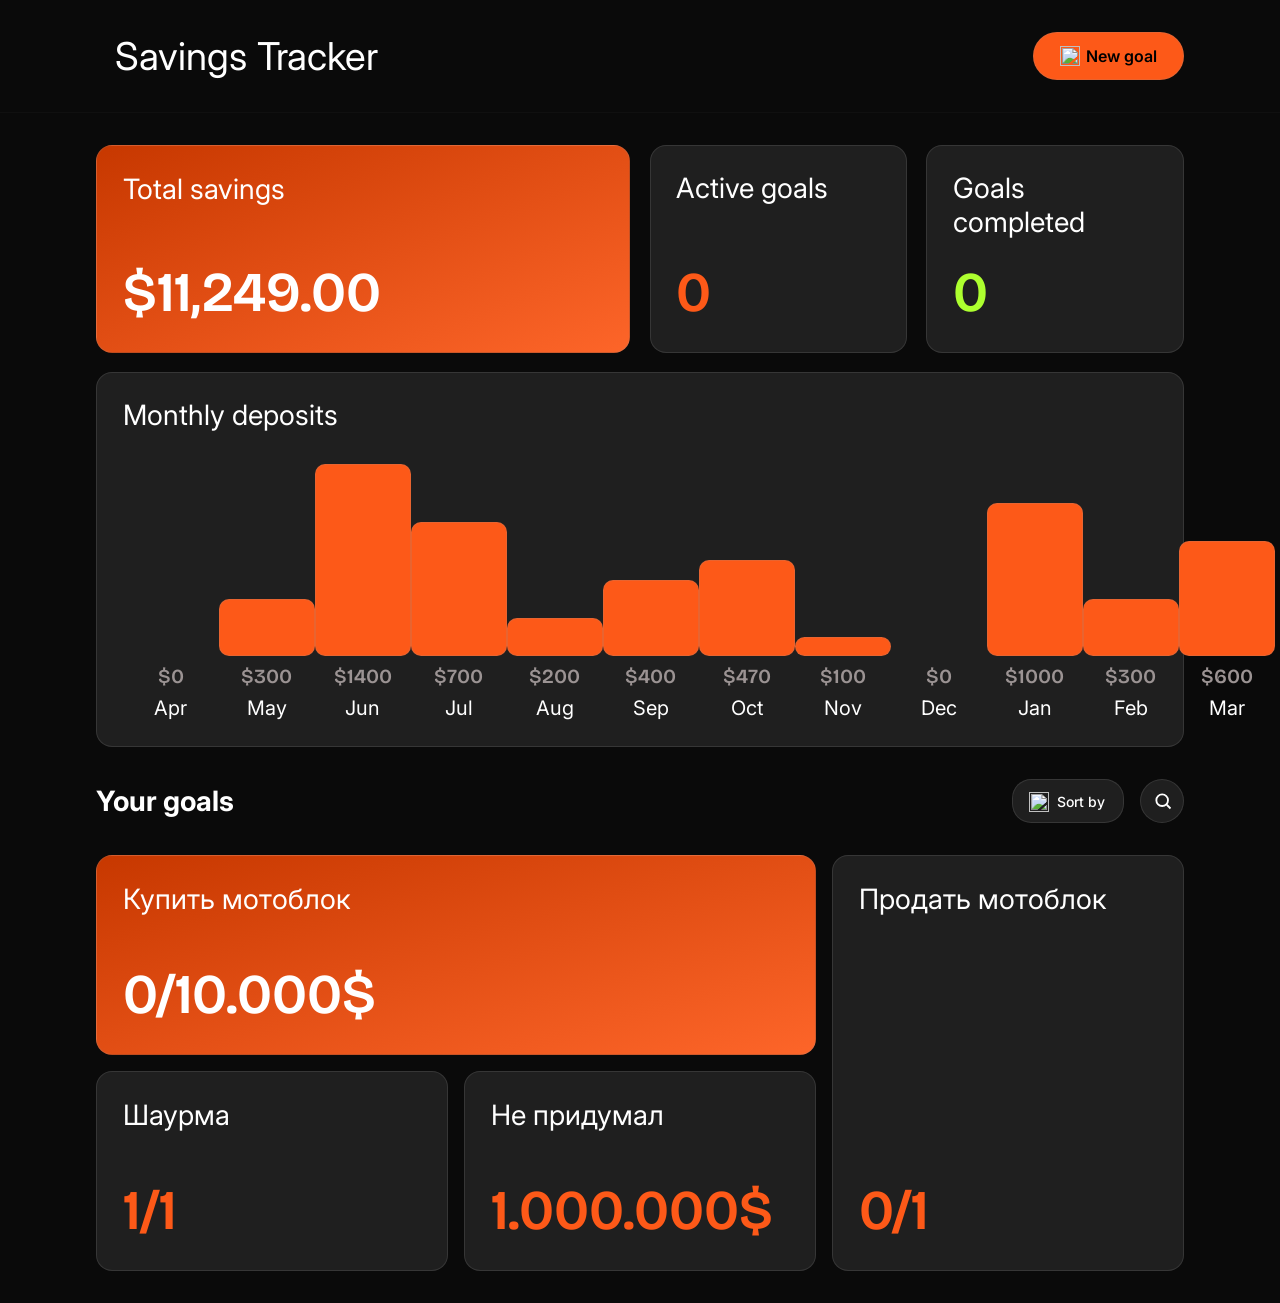
==== index.html @ 45e63097 "refactor: -colors.css + css colors root var" ====
<!DOCTYPE html>
<html lang="en">
<head>
    <meta charset="UTF-8">
    <meta name="viewport" content="width=device-width, initial-scale=1.0">
    <title>Savings Tracker</title>
    <link rel="stylesheet" href="style.css">
</head>
<body>
    <header>
        <a href="/" class="header_link">
            <img src="/images/logo-small.svg" alt="">
            <h1>Savings Tracker</h1>       
        </a>
        <button type="button" class="btn_primary" id="newGoalBtn">
            <img class="icon" src="./images/icon-plus.svg">
            <span>New goal</span>
        </button>
    </header>

    <main>
        <section class="user_statistics">
            <div class="stat_card">
                    <span>Total savings</span>
                    <data value="0" id="total_savings_data" class="color-white">$11,249.00</data>
            </div>

            <div class="stat_card">
                <span>Active goals</span>
                <data value="0" id="active_goals_data">0</data>
            </div>
            <div class="stat_card">
                <span>Goals completed</span>
                <data value="0" id="goals_completed_data">0</data>
            </div>
            <div class="stat_card">

                <span>Monthly deposits</span>

                <div class="yearly_stats">
                    <div class="monthly_spendings">
                        <div class="progress_container">
                            <div class="monthly_spendings_progress_bar" id="monthly_vertical_bar"></div>
                        </div>
                        <data value="0">$0</data>
                        <span>Apr</span>
                    </div>


         <!-- ----------- test values-------------- -->
                    <div class="monthly_spendings">
                        <div class="progress_container">
                            <div class="monthly_spendings_progress_bar" id="monthly_vertical_bar" style = "border: 1px solid rgba(146, 146, 146, 0.2); height:30%; "></div>
                        </div>
                        <data value="0">$300</data>
                        <span>May</span>
                    </div>
                    <div class="monthly_spendings">
                        <div class="progress_container">
                            <div class="monthly_spendings_progress_bar" id="monthly_vertical_bar" style = "border: 1px solid rgba(146, 146, 146, 0.2); height:100%; "></div>
                        </div>
                        <data value="0">$1400</data>
                        <span>Jun</span>
                    </div>
                    <div class="monthly_spendings">
                        <div class="progress_container">
                            <div class="monthly_spendings_progress_bar" id="monthly_vertical_bar" style = "border: 1px solid rgba(146, 146, 146, 0.2); height:70%; "></div>
                        </div>
                        <data value="0">$700</data>
                        <span>Jul</span>
                    </div>
                    <div class="monthly_spendings">
                        <div class="progress_container">
                            <div class="monthly_spendings_progress_bar" id="monthly_vertical_bar" style = "border: 1px solid rgba(146, 146, 146, 0.2); height:20%; "></div>
                        </div>
                        <data value="0">$200</data>
                        <span>Aug</span>
                    </div>
                    <div class="monthly_spendings">
                        <div class="progress_container">
                            <div class="monthly_spendings_progress_bar" id="monthly_vertical_bar" style = "border: 1px solid rgba(146, 146, 146, 0.2); height:40%; "></div>
                        </div>
                        <data value="0">$400</data>
                        <span>Sep</span>
                    </div>



                    <div class="monthly_spendings">
                        <div class="progress_container">
                            <div style = "border: 1px solid rgba(146, 146, 146, 0.2); height:50%; " class="monthly_spendings_progress_bar" id="monthly_vertical_bar"></div>
                        </div>
                        <data value="0">$470</data>
                        <span>Oct</span>
                    </div>
                    <div class="monthly_spendings">
                        <div class="progress_container">
                            <div style = "border: 1px solid rgba(146, 146, 146, 0.2); height:10%; "class="monthly_spendings_progress_bar" id="monthly_vertical_bar"></div>
                        </div>
                        <data value="0">$100</data>
                        <span>Nov</span>
                    </div>
                    <div class="monthly_spendings">
                        <div class="progress_container">
                            <div class="monthly_spendings_progress_bar" id="monthly_vertical_bar"></div>
                        </div>
                        <data value="0">$0</data>
                        <span>Dec</span>
                    </div>
                    <div class="monthly_spendings">
                        <div class="progress_container">
                            <div style = "border: 1px solid rgba(146, 146, 146, 0.2); height:80%; " class="monthly_spendings_progress_bar" id="monthly_vertical_bar"></div>
                        </div>
                        <data value="0">$1000</data>
                        <span>Jan</span>
                    </div>
                    <div class="monthly_spendings">
                        <div class="progress_container">
                            <div style = "border: 1px solid rgba(146, 146, 146, 0.2); height:30%; " class="monthly_spendings_progress_bar" id="monthly_vertical_bar"></div>
                        </div>
                        <data value="0">$300</data>
                        <span>Feb</span>
                    </div>
                    <div class="monthly_spendings">
                        <div class="progress_container">
                            <div style = "border: 1px solid rgba(146, 146, 146, 0.2); height:60%; " class="monthly_spendings_progress_bar" id="monthly_vertical_bar"></div>
                        </div>
                        <data value="0">$600</data>
                        <span>Mar</span>



                    </div>
                </div>
                
            </div>
        </section>
        <div class="section_header">
                <h2>Your goals</h2>
                <div style="display: flex; position: relative;">
                    <div class="sort_btn">
                        <div class="sort_window">
                            <div class="sort_window_head">
                                <img class="icon" src="./images/icon-sort.svg" alt="">
                                <span>Sort by</span>
                            </div>
                            <div class="sort_list">
                                <label class="opt">
                                    <input type="radio" name="sort" value="name-asc">
                                    <span class="dot"></span> Name (A–Z)
                                </label>
                                <label class="opt">
                                    <input type="radio" name="sort" value="name-desc">
                                    <span class="dot"></span> Name (Z–A)
                                </label>
                                <label class="opt">
                                    <input type="radio" name="sort" value="new">
                                    <span class="dot"></span> Newest first
                                </label>
                                <label class="opt">
                                    <input type="radio" name="sort" value="old">
                                    <span class="dot"></span> Oldest first
                                </label>
                            </div>
                        </div>
                    </div>

                    <div class="search">
                        <div class="search_icon" aria-hidden="true">
                            <svg viewBox="0 0 24 24">
                                <circle cx="11" cy="11" r="7" />
                                <line x1="16.5" y1="16.5" x2="21" y2="21" />
                            </svg>
                        </div> 
                        <input 
                            type="text" 
                            class="search_input" 
                            id="searchInput" 
                            placeholder="Поиск..." 
                            autocomplete="off"
                            spellcheck="false"
                        />
                    </div>
                </div>
            </div>
        <section class="user_goals">
            
            
            <!-- --------- test values ----- -->
                <div class="stat_card">
                    <span>Купить мотоблок</span>
                    <data value="0" id="goals_completed_data" class="color-white">0/10.000$</data>
                </div>
                <div class="stat_card">
                    <span>Продать мотоблок</span>
                    <data value="0" id="active_goals_data">0/1</data>
                </div>
                <div class="stat_card">
                    <span>Шаурма</span>
                    <data value="0" id="active_goals_data">1/1</data>
                </div>
                <div class="stat_card">
                    <span>Не придумал</span>
                    <data value="0" id="active_goals_data">1.000.000$</data>
                </div>

        </section>

        <section class="new_goal_modal" id="newGoalModal">
            <div class="modal_content"> 
                <div class="section_header">
                    <h2>New goal</h2>
                    <button type="button" class="btn_close" id="closeNewGoalModal">
                        &times;
                    </button>
                </div>

                <form action="">
                    <div class="form_group">
                    <label for="goal-title">Goal Title *</label>
                    <input type="text" id="goal-title" required maxlength="100" 
                           placeholder="New Car">
                    <div class="error_message"></div>
                </div>

                <div class="form_group">
                    <label for="goal-target">Target Amount *</label>
                    <input type="number" id="goal-target" required min="0" step="0.1" 
                           placeholder="0.00">
                    <div class="error_message"></div>
                </div>

                <div class="form_group">
                    <label for="goal-current">Current Amount Saved</label>
                    <input type="number" id="goal-current" min="0" step="0.1" 
                           placeholder="0.00" value="0">
                </div>

                <div class="form_group">
                    <label for="goal-currency">Currency</label>
                    <select id="goal-currency">
                        <option value="USD">USD ($)</option>
                        <option value="EUR">EUR (€)</option>
                        <option value="GBP">GBP (£)</option>
                        <option value="RUB">RUB (₽)</option>
                        <option value="JPY">JPY (¥)</option>
                    </select>
                </div>

                <div class="form_group">
                    <label for="goal-deadline">Target Date</label>
                    <input type="date" id="goal-deadline">
                </div>

                <div class="form_group">
                    <label for="goal-category">Category</label>
                    <select id="goal-category">
                        <option value="general">General</option>
                        <option value="savings">Savings</option>
                        <option value="investment">Investment</option>
                        <option value="debt">Debt Repayment</option>
                        <option value="education">Education</option>
                        <option value="travel">Travel</option>
                        <option value="home">Home</option>
                        <option value="vehicle">Vehicle</option>
                        <option value="retirement">Retirement</option>
                        <option value="other">Other</option>
                    </select>
                </div>

                <div class="form_group">
                    <label for="goal-priority">Priority</label>
                    <select id="goal-priority">
                        <option value="high">High</option>
                        <option value="medium" selected>Medium</option>
                        <option value="low">Low</option>
                    </select>
                </div>

                <div class="form_group">
                    <label for="goal-description">Description</label>
                    <textarea id="goal-description" 
                              placeholder="Describe your goal and motivation..."></textarea>
                </div>
                </form>


                <button type="button" class="btn_primary">
                    <img src="./images/icon-plus.svg">
                    <span>Add goal</span>
                </button>
            </div>
        </section>
    </main>
    <script src="vanilla-tilt.min.js"></script>
    <script src="ui.js"></script>
    
</body>
</html>
---- style.css ----
@import url('https://fonts.googleapis.com/css2?family=Inter:ital,opsz,wght@0,14..32,100..900;1,14..32,100..900&display=swap');
@import url('https://fonts.googleapis.com/css2?family=Bricolage+Grotesque:opsz,wght@12..96,200..800&display=swap');

:root {
    --font-base: 1rem;
    
    --font-size-xs: clamp(0.75rem, 0.7rem + 0.25vw, 0.875rem);
    --font-size-sm: clamp(0.875rem, 0.8rem + 0.4vw, 1rem);
    --font-size-md: clamp(1rem, 0.9rem + 0.5vw, 1.25rem);
    --font-size-lg: clamp(1.25rem, 1.05rem + 1vw, 1.75rem);
    --font-size-xl: clamp(1.5rem, 1.2rem + 1.5vw, 2.5rem);
    --font-size-2xl: clamp(2rem, 1.5rem + 2.5vw, 3.5rem);
    --font-size-3xl: clamp(2.5rem, 1.8rem + 3.5vw, 4.5rem);

    --color-base: rgb(10, 10, 10);
    --accent-fade-color: linear-gradient(to bottom right, rgb(199, 56, 0), rgb(253, 101, 41));
    --secondary-fade-color: linear-gradient(to right, rgb(31, 31, 31), rgb(32, 30, 30));
    --secondary-color: rgba(31, 31, 31,1);
    --completed-color: greenyellow;
    --accent-color: rgb(253, 89, 24);
    --main-theme-text-color: white;
}
/* ----- global styles--- */
*{
    margin:0;
    padding: 0;
    box-sizing: border-box;
}
html {
  font-size: var(--font-base); 
}
button {
    border: none;
    background: none;
    padding: 0;
    margin: 0;
    cursor: pointer;
    outline: none;
    font: inherit;
    color: inherit;
}

a {
    color: inherit; 
    text-decoration: none; 
    cursor: pointer; 
}

data{
    font-family: "Bricolage Grotesque", sans-serif;
}

body{
    background-color: var(--color-base);
}

main{
    padding: 2rem 6rem;
}

header{
    justify-content: space-between;
    align-items: center;
    display: flex;
    border-bottom: 1px solid rgba(32, 30, 30, 0.3);
    padding: 2rem 6rem;
}

/* ----- header styles ---- */

.header_link{
    display: flex;
    align-items: center;
}
.header_link h1{
    font-family: "Inter", sans-serif;
    font-weight: 400;
    font-size: var(--font-size-xl);
    display: inline;
    color:var(--main-theme-text-color);
    margin-inline-start: 0.5em;
}

.btn_primary{
    display: flex;
    align-items: center;
    justify-content: center;
    cursor:pointer;
    padding: clamp(0.7rem, 1vw,1rem) clamp(0.7rem, 2vw,2rem);
    border-radius: 4rem;
    gap: clamp(0.2rem, 0.5vw, 0.5rem);
    font-weight: 600;
    font-family: "Inter", sans-serif;
    border: 1px solid rgba(146, 146, 146, 0.2);
    font-size: var(--font-size-sm);
    transition: all 0.3s ease;
    background-color: var(--accent-color);
}

.icon {
    width:20px;
    height: 20px;
    transition: transform 0.5s cubic-bezier(0.22, 1, 0.36, 1);
}
.btn_primary:hover{
    transform:scale(1.02);
}

/* ------ user statistics style ----- */
.user_statistics > :nth-child(1){
    grid-area: b1;
    background: var(--accent-fade-color);
    color:var(--main-theme-text-color);
}
.user_statistics > :nth-child(1) data{
    color: var(--main-theme-text-color);
}
.user_statistics > :nth-child(2){
    grid-area: b2;
}
.user_statistics > :nth-child(3){
    grid-area: b3;
   
}
.user_statistics > :nth-child(3) data{
    color: var(--completed-color);
}
.user_statistics > :nth-child(4){
    grid-area: b4;
}
.user_statistics{
    display: grid;
    gap:1.2rem;
    grid-template-columns: repeat(4, 1fr);   
    grid-template-areas: 
    "b1 b1 b2 b3"
    "b4 b4 b4 b4";
    grid-template-rows: clamp(10rem, 20vw, 13rem);
    margin-bottom: 2rem;
}

.stat_card{
    display: flex;
    flex-direction: column;
    justify-content: space-between;
    border-radius: 1rem;
    border: 1px solid rgba(146, 146, 146, 0.2);
    padding: clamp(1rem, 2vw, 2rem);
    background: var(--secondary-color);
}

.stat_card span{
    color: var(--main-theme-text-color);
    font-family: "Inter", sans-serif;
    font-size: var(--font-size-lg);
}
.stat_card > data {
    font-size: var(--font-size-2xl);
    font-weight: 600;
    color: var(--accent-color);
}

/* -------------- monthly stats --------  */

.yearly_stats{
    margin-top:2rem;
    display: flex;
    justify-content: space-between;
}
.monthly_spendings{
    display: flex;
    flex-direction: column;
    align-items: center;
    gap: 0.5rem;
}
.monthly_spendings > data {
    font-size: var(--font-size-md);
    font-weight: 600;
    color: rgb(155, 147, 147);
}
.monthly_spendings > span{
    font-size:var(--font-size-md);
}
.progress_container{
    width:clamp(2rem, 10vw, 6rem);
    height:clamp(7rem, 15vw,12.5rem);
    display: flex;
    align-items: flex-end;
}
.monthly_spendings_progress_bar{
    width:100%;
    background-color: var(--accent-color);
    border-radius: 10px;
}

/* ------section header ----- */
.section_header{
    display: flex;
    justify-content: space-between;
    align-items: center;
}

.section_header h2{
    font-size: var(--font-size-lg);
    color: var(--main-theme-text-color);
    font-family: "Inter", sans-serif;
}


/* ---------- search bar ----------  */
.search_icon {
    /* flex-shrink: 0; */
    width: 20px;
    height: 20px;
    display: flex;
    align-items: center;
    justify-content: center;
    color: var(--main-theme-text-color);
    pointer-events: none;
    margin: 0;
}

.search_icon svg {
    width: 20px;
    height: 20px;
    fill: none;
    stroke: currentColor;
    stroke-width: 2.2;
    display: block;
}


.search{
    display: inline-flex; 
    align-items: center;
    cursor: pointer;
    overflow: hidden;

    border: 1px solid rgba(146, 146, 146, 0.2);
    background-color: var(--secondary-color);
    backdrop-filter: blur(0px);
    
    width: clamp(44px, 2.5vw, 5rem);
    height: clamp(44px, 2.5vw, 5rem);
    border-radius: 4rem;
    
    padding: 0 12px;
    gap:0.5rem;
    margin-inline-start: 1rem;

    transition: width 0.4s cubic-bezier(0.22, 1, 0.36, 1),
        border-radius 0.3s ease,
        backdrop-filter 0.5s ease,
        background-color 0.5s ease-in,
        background-color 0.7s ease-out;
}

.search_input{
    background: transparent;
    border: none;
    outline: none;
    width: 0;
    opacity: 0;
    transition:
        width 0.6s ease-in, 
        width 0.2s ease-out,
        opacity 0.5s ease-in;
}

.search.expanded{
    width: clamp(8rem, 15vw, 20rem) !important;
    cursor: default;
    background-color: rgba(31,31,31,0.52);
    backdrop-filter: blur(20px);
} 

.expanded input{
    width: 100%;
    opacity: 1;
} 
.pressed{
    animation: Press 0.3s cubic-bezier(0.34, 1.56, 0.64, 1) forwards;
}
@keyframes Press {
    0% { 
        transform: scale(1) translateY(0); 
    }
    25% { 
        transform: scale(0.92) translateY(4px);  /* Лёгкое движение вниз */
    }
    50% { 
        transform: scale(0.97) translateY(0); 
    }
    65% { 
        transform: scale(1.03) translateY(-6px); /* Подпрыгивание вверх */
    }
    80% { 
        transform: scale(0.99) translateY(0); 
    }
    100% { 
        transform: scale(1) translateY(0); 
    }
}

/* --------------- sort by list ----------- */

.sort_btn {
    position: relative;
}

.sort_window {
    top:0;
    right: 0;
    position: absolute;
    font-family: "Inter", sans-serif;
    background-color: var(--secondary-color);

    backdrop-filter: blur(0px);
    cursor: pointer;
    border-radius: 1.2rem;
    border: 1px solid rgba(146, 146, 146, 0.2);

    transition: 
        width 0.5s cubic-bezier(0.22, 1, 0.36, 1),
        height 0.5s cubic-bezier(0.22, 1, 0.36, 1),
        border-radius 0.3s ease,
        backdrop-filter 0.5s ease,
        background-color 0.5s ease-in,
        background-color 0.7s ease-out;
    overflow: hidden;
    height: clamp(44px, 2.5vw, 5rem);
    width: clamp(44px, 3rem + 7vw, 7rem);

}

.sort_window.open {
    width: clamp(12rem, 26vw,13.75rem); 
    height: clamp(13rem, 26vw,13.75rem);
    background-color: rgba(31,31,31,0.52);
    backdrop-filter: blur(20px);
    cursor: default;
}

.sort_window_head {
    display: flex;
    align-items: center;
    justify-content: flex-end;
    gap: clamp(0.2rem, 0.7vw,0.5rem);
    padding: 0.75rem clamp(0.75rem, 8px + 1vw, 1.125rem); 
    font-size: var(--font-size-xs);
    font-weight: 500;
    color:var(--main-theme-text-color);
    white-space: nowrap;
}

.open .icon {
    transform: rotate(180deg);
}

.sort_list {
    padding: 0 1.25rem;
    opacity: 0;
    transform: translateY(-8px);
    transition: all 0.35s cubic-bezier(0.22, 1, 0.36, 1);
    pointer-events: none;
}

.open .sort_list {
    opacity: 1;
    transform: translateY(0);
    pointer-events: all;
    transition-delay: 0.15s;
}

.opt {
    display: flex;
    align-items: center;
    gap: 10px;
    padding: 10px 0;
    cursor: pointer;
    font-size: var(--font-size-xs);
    color:var(--main-theme-text-color);
}

.opt:hover { 
    opacity: 0.6; 
}
.opt input {
    display: none; 
}

.dot {
    width: 1.2rem; 
    height: 1.2rem;
    border-radius: 50%;
    border: 2px solid rgba(155,147,147,0.2);
    transition: all 0.3s;
}

.opt input:checked + .dot {
    border-color: var(--accent-color);
    background: var(--accent-color);
    box-shadow: inset 0 0 0 3px rgba(31,31,31,0.72);
}

/* -----------user goals --------- */
.user_goals{
    margin-top: 2rem;
    width:100%;
    display: grid;
    grid-template-columns: repeat(3, 1fr);
    grid-template-rows: 200px 200px;
    gap: 1rem;
    grid-template-areas: 
        "bu1 bu1 bu2"
        "bu3 bu4 bu2";
}
.user_goals > :nth-child(1){
    grid-area: bu1;
    background: var(--accent-fade-color);
}
.user_goals > :nth-child(1) data{
    color: var(--main-theme-text-color);
}
.user_goals > :nth-child(2){
    grid-area: bu2;
}
.user_goals > :nth-child(3){
    grid-area: bu3;
}
.user_goals > :nth-child(4){
    grid-area: bu4;
}











/* --------- new goal modal window ------------ */
.new_goal_modal{
    backdrop-filter: blur(4px);
    -webkit-backdrop-filter: blur(4px);
    position: fixed;
    z-index: 1000;
    inset:0;
    width: 100%;
    height: 100%;
    justify-content: center;
    align-items: center;
    /* js-changed classes */
    display: none;
    opacity: 0;
    /* transition: opacity 1s ease; */
}

.active{
    display: flex;
    opacity: 1;
}

.modal_content{
    width: clamp(300px, 40vw, 600px);
    padding: 1rem 2rem ;
    border-radius: 1.2rem;
    animation: fadeIn 0.4s forwards;
    background: var(--secondary-color);
}

@keyframes fadeIn {
    from{
        opacity: 0;
    }
    to{
        opacity: 1;
    }
}

.btn_close{
    padding: 0;
    cursor: pointer;
    color:white;
    font-size:1.5rem;
    font-weight: 600;
    width: 40px;
    height: 40px;
    display: flex;
    align-items: center;
    justify-content: center;
    border: 1px solid rgba(146, 146, 146, 0.2);
    border-radius: 50%;
    line-height: 1;
    background: var(--secondary-color);
}
.form_group{
    margin-block:20px;
}
.form_group label {
    display: block;
    margin-bottom: 5px;
    color:white;
    font-weight: 600;
    font-family: "Inter", sans-serif;
    font-size: var(--font-size-sm);
}
.form_group input,
.form_group select,
.form_group textarea {
    width: 100%;
    padding: 10px;
    border: 2px solid #ddd;
    border-radius: 6px;
    font-size: var(--font-size-sm);
    resize: none;
}





/* -------------- adaptive screen ---------- */
@media(max-width: 992px){
    .user_statistics{
        display: grid;
        gap:1.2rem;
        grid-template-columns: repeat(2, 1fr); 
        grid-template-rows: clamp(10rem, 20vw, 13rem) clamp(10rem, 20vw, 13rem);  
        grid-template-areas: 
        "b1 b1"
        "b2 b3"
        "b4 b4";
    }
    .yearly_stats :nth-child(n+7):nth-child(-n+12) {
        display: none;
    }
}
@media (max-width: 576px) 
{
    body{
        display: flex;
        align-items: center;
        flex-direction: column;
    }
    main{
        display: flex;
        flex-direction: column;
        align-items: center;
        width:80vw;
        padding: 2rem 0;
    }
    /* ------------ header styles --------- */
    header{
        display: flex;
        justify-content: space-between;
        padding: 0;
        width:80vw;
        margin-inline: auto;
        margin-block-start: 2rem;
        border:none;
        
    }
    .header_link > h1{
        display: none;
    }

    /* ------------------ section header------------------ */
    .section_header{
        width: 100%;
    }
    .search{
        margin:0;
    }
    .sort_window{
        width:44px;
        height:44px;
        border-radius: 50%;
    }
    .sort_window.open{
        border-radius: 1.2rem;
    }
    .sort_window_head > span{
        display: none;
    }
    /* ----------------- user_statistics ----------- */
    
    .user_statistics{
        /* display: flex;
        flex-direction: column;
        justify-content: center;
        align-items: center;
        width:100%; */

        display: grid;
        width:100%;
        gap:1.2rem;
        grid-template-columns: 1fr;
        grid-template-areas: 
        "b1"
        "b2"
        "b3"
        "b4";
        grid-template-rows: clamp(8rem, 20vw, 13rem) clamp(8rem, 20vw, 13rem) clamp(8rem, 20vw, 13rem);
    }


    .yearly_stats :nth-child(n+7):nth-child(-n+12) {
        display: none;
    }


    /* -----------new goal modal window */
    .modal_content .section_header{
        width:auto;
    }



    /* ------------- user goals -------------- */
    .user_goals{
        margin-top: 2rem;
        width:100%;
        display: grid;
        grid-template-columns: 1fr;
        grid-template-rows: 200px 200px 200px 200px;
        gap: 1rem;
        grid-template-areas: 
            "bu1"
            "bu2"
            "bu3" 
            "bu4";
    }
}
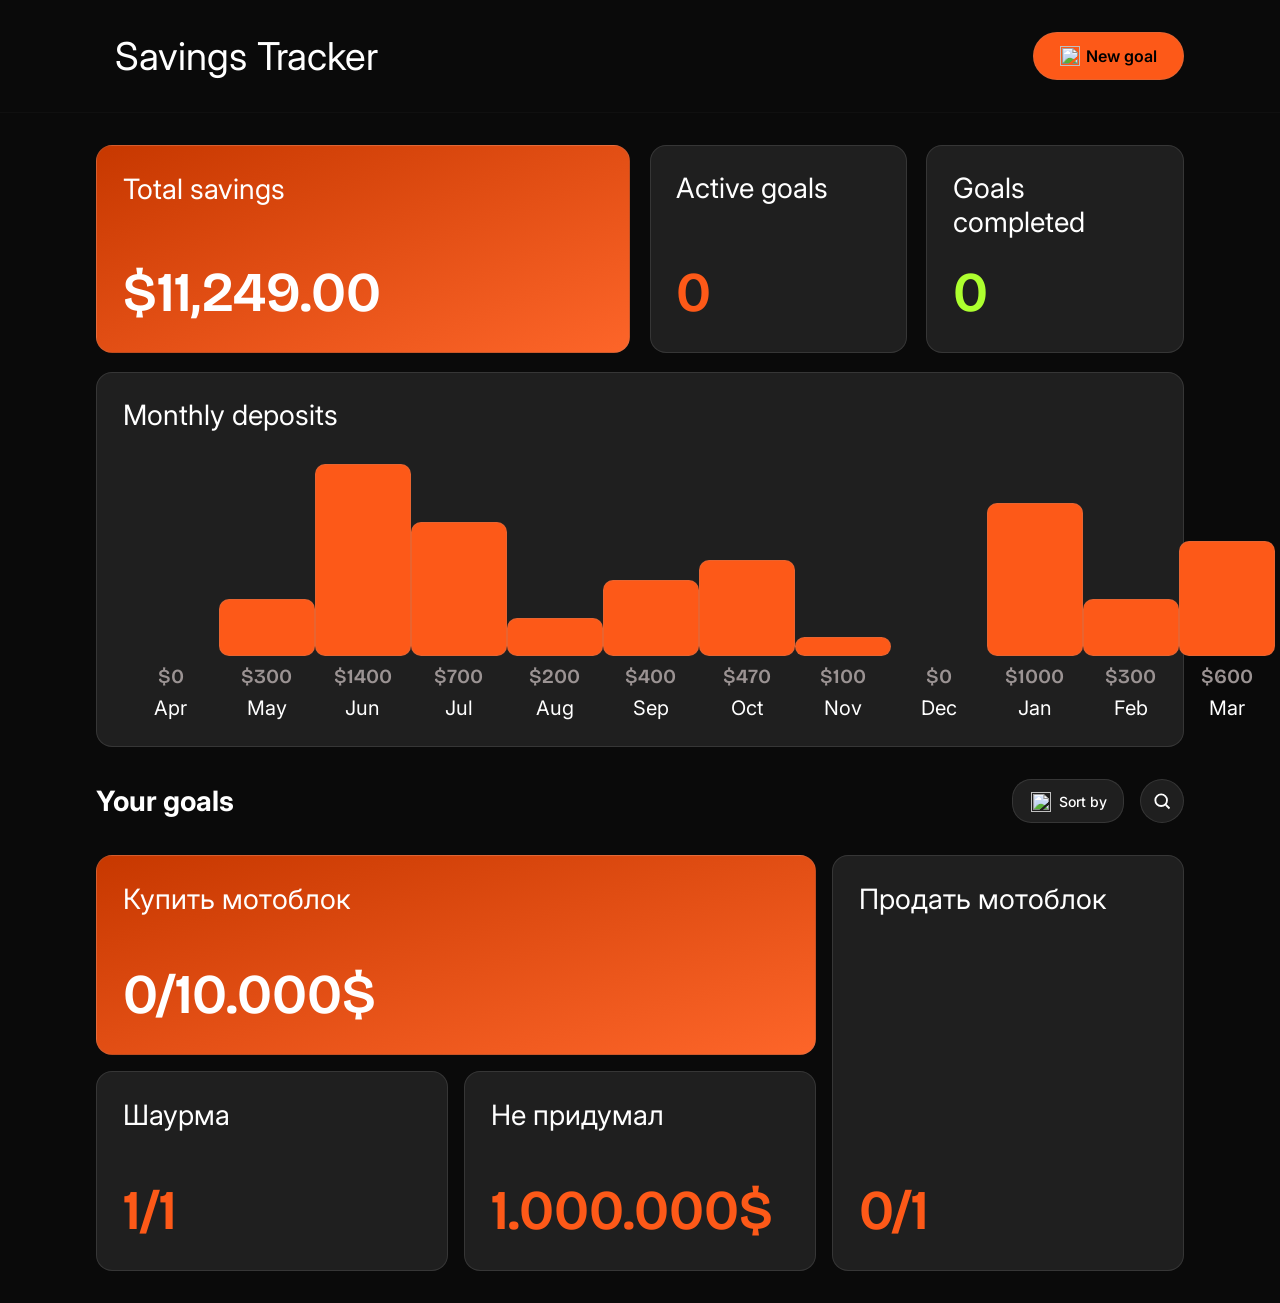
==== commit 89bd1bec: "feat: add new goal multi-step form" ====
--- a/index.html
+++ b/index.html
@@ -206,90 +206,60 @@
 
         </section>
 
-        <section class="new_goal_modal" id="newGoalModal">
-            <div class="modal_content"> 
-                <div class="section_header">
-                    <h2>New goal</h2>
-                    <button type="button" class="btn_close" id="closeNewGoalModal">
-                        &times;
-                    </button>
-                </div>
-
-                <form action="">
-                    <div class="form_group">
-                    <label for="goal-title">Goal Title *</label>
-                    <input type="text" id="goal-title" required maxlength="100" 
-                           placeholder="New Car">
-                    <div class="error_message"></div>
-                </div>
-
-                <div class="form_group">
-                    <label for="goal-target">Target Amount *</label>
-                    <input type="number" id="goal-target" required min="0" step="0.1" 
-                           placeholder="0.00">
-                    <div class="error_message"></div>
-                </div>
-
-                <div class="form_group">
-                    <label for="goal-current">Current Amount Saved</label>
-                    <input type="number" id="goal-current" min="0" step="0.1" 
-                           placeholder="0.00" value="0">
-                </div>
-
-                <div class="form_group">
-                    <label for="goal-currency">Currency</label>
-                    <select id="goal-currency">
-                        <option value="USD">USD ($)</option>
-                        <option value="EUR">EUR (€)</option>
-                        <option value="GBP">GBP (£)</option>
-                        <option value="RUB">RUB (₽)</option>
-                        <option value="JPY">JPY (¥)</option>
-                    </select>
-                </div>
-
-                <div class="form_group">
-                    <label for="goal-deadline">Target Date</label>
-                    <input type="date" id="goal-deadline">
-                </div>
-
-                <div class="form_group">
-                    <label for="goal-category">Category</label>
-                    <select id="goal-category">
-                        <option value="general">General</option>
-                        <option value="savings">Savings</option>
-                        <option value="investment">Investment</option>
-                        <option value="debt">Debt Repayment</option>
-                        <option value="education">Education</option>
-                        <option value="travel">Travel</option>
-                        <option value="home">Home</option>
-                        <option value="vehicle">Vehicle</option>
-                        <option value="retirement">Retirement</option>
-                        <option value="other">Other</option>
-                    </select>
-                </div>
-
-                <div class="form_group">
-                    <label for="goal-priority">Priority</label>
-                    <select id="goal-priority">
-                        <option value="high">High</option>
-                        <option value="medium" selected>Medium</option>
-                        <option value="low">Low</option>
-                    </select>
-                </div>
-
-                <div class="form_group">
-                    <label for="goal-description">Description</label>
-                    <textarea id="goal-description" 
-                              placeholder="Describe your goal and motivation..."></textarea>
-                </div>
-                </form>
-
-
-                <button type="button" class="btn_primary">
-                    <img src="./images/icon-plus.svg">
-                    <span>Add goal</span>
-                </button>
-            </div>
+        <section class="new_goal_modal">
+            <form action="" class="progress_form">
+                <h2>New goal</h2>
+                <div class="progress_form_container">
+                    <div class="progress_form_progress"></div>
+                    <ol>
+                        <li>Goal title</li>
+                        <li>Target amount</li>
+                        <li>Current amount</li>
+                    </ol>
+                </div>
+                <div class="form_steps_container">
+                    <div class="form_step">
+                        <div class="step_control">
+                            <label for="goal-title">Goal Title *</label>
+                            <input type="text" id="goal-title" required maxlength="100" autocomplete="off" placeholder="New Car">
+                        </div>
+                    
+                        <div class="step_control">
+                            <label for="goal-description">Description</label>
+                            <textarea id="goal-description" autocomplete="off" placeholder="Describe your goal and motivation..."></textarea>
+                        </div>
+                    </div>
+
+                    <div class="form_step">
+                        <div class="step_control">
+                            <label for="goal-target">Target Amount *</label>
+                            <input type="number" id="goal-target" required min="0" step="0.1"  placeholder="0.00" autocomplete="off">
+                        </div>
+
+                        <div class="step_control">
+                            <label for="goal-deadline">Target Date</label>
+                            <input type="date" id="goal-deadline">
+                        </div>
+                    
+                    </div>
+
+                    <div class="form_step">
+                        <div class="step_control">
+                            <label for="goal-current">Current Amount Saved</label>
+                            <input type="number" id="goal-current" min="0" step="0.1" 
+                                placeholder="0.00" value="0">
+
+                            <input type="range" id="goal-slider" min="0" max="100" step="0.1" value="0">
+                        </div>
+                    </div>
+
+                </div>
+                <div class="controls">
+                    <button type="button" class="btn_secondary" id="prevBtn">Prev</button>
+                    <button type="button" class="btn_secondary" id="nextBtn">Next</button>
+                    <button type="submit" class="btn_secondary" id="submitBtn">Submit</button>
+                </div>
+            </form>
         </section>
     </main>
     <script src="vanilla-tilt.min.js"></script>
--- a/style.css
+++ b/style.css
@@ -18,7 +18,13 @@
     --secondary-color: rgba(31, 31, 31,1);
     --completed-color: greenyellow;
     --accent-color: rgb(253, 89, 24);
+    --inactive-color: rgb(155, 147, 147);
     --main-theme-text-color: white;
+
+    --step-size: 2rem;
+    --progress-width: calc((var(--steps) - 1)/ var(--steps) * 100%);
+    --form-active-color: greenyellow;
+    --input-color: rgb(20,20,20);
 }
 /* ----- global styles--- */
 *{
@@ -39,7 +45,17 @@
     font: inherit;
     color: inherit;
 }
-
+input {
+  border: none;
+  outline: none;
+  background: none;
+  padding: 0;
+  margin: 0;
+  box-shadow: none;
+  -webkit-appearance: none;
+  -moz-appearance: none;
+  appearance: none;
+}
 a {
     color: inherit; 
     text-decoration: none; 
@@ -105,7 +121,233 @@
 .btn_primary:hover{
     transform:scale(1.02);
 }
-
+   /* -----------new goal modal window */
+.new_goal_modal{
+    font-family: "Inter", sans-serif;
+    backdrop-filter: blur(4px);
+    -webkit-backdrop-filter: blur(4px);
+    position: fixed;
+    z-index: 1000;
+    inset:0;
+    display: none;
+    justify-content: center;
+    align-items: center;
+    background: rgba(0,0,0,0.5);
+}
+.new_goal_modal.active{
+    display: flex;
+}
+.progress_form{
+    background-color: var(--secondary-color);
+    padding: 2rem;
+    border-radius: 1rem;
+    width: min(600px, 80%);
+}
+.progress_form h2{
+    font-size: var(--font-size-xl);
+    text-align: center;
+    margin-bottom: 1rem;
+    color: var(--main-theme-text-color);
+}
+.progress_form_container{
+    position: relative;
+}
+.progress_form_container::before{
+    content:'';
+    height: 0.25rem;
+    width:var(--progress-width);
+    background-color: var(--inactive-color);
+    position: absolute;
+    top: calc(var(--step-size)/2);
+    left:50%;
+    translate: -50% -50%;
+}
+.progress_form_container ol{
+    list-style-type: none;
+    display: flex;
+    justify-content: space-between;
+    align-items: flex-start;
+    counter-reset: step-number;
+    position: relative;
+    z-index: 3;
+}
+.progress_form_container li{
+    font-family: "Inter", sans-serif;
+    font-weight: 600;
+    display: flex;
+    align-items: center;
+    flex-direction: column;
+    gap: 0.5rem;
+    color: var(--inactive-color);
+    flex:1;
+    transition: 0.3s linear 0.3s;
+}
+.progress_form_container li:where(.done, .current){
+    color: var(--form-active-color);
+}
+.progress_form_container li.current::before{
+    background-color: var(--form-active-color);
+    box-shadow: 0 0 0 3px rgba(173, 255, 47, 0.45)
+}
+.progress_form_container li.done::before{
+    background-color: var(--form-active-color);
+    
+}
+.progress_form_container li::before{
+    display: flex;
+    align-items: center;
+    justify-content: center;
+
+    width: var(--step-size);
+    height: var(--step-size);
+    border-radius: 50%;
+    counter-increment: step-number;
+    content: counter(step-number);
+    
+    color: var(--secondary-color);
+    background-color:  var(--inactive-color);
+
+    transition: 0.3s linear 0.3s;
+}
+.progress_form_progress{
+    content:'';
+    height: 0.25rem;
+    width: var(--progress-width);
+    background-color: var(--form-active-color);
+    position: absolute;
+    top: calc(var(--step-size)/2);
+    left:50%;
+    transform: scaleX(0);
+    translate: -50% -50%;
+    transform-origin: left;
+    transition: all 0.3s ease;
+}
+.controls{
+    display: flex;
+    justify-content: space-between;
+    align-items: center;
+    gap: 1rem;
+}
+.controls button{
+    flex:1;
+}
+
+.btn_secondary{
+    color: var(--main-theme-text-color);
+    padding: 0.5rem 1rem;
+    font-weight: 600;
+    background-color: var(--secondary-color);
+    border: 2px solid var(--form-active-color);
+
+    border-radius: 1rem;
+    font-size: var(--font-size-sm);
+
+    transition: all 0.3s ease;
+}
+.btn_secondary:hover{
+    background-color: var(--form-active-color);
+    color: var(--secondary-color);
+}
+.btn_secondary:focus-visible{
+    background-color: var(--form-active-color);
+    color: var(--secondary-color);
+}
+.btn_secondary[type="submit"]{
+    border: 2px solid var(--accent-color);
+}
+.btn_secondary[type="submit"]:hover{
+    background-color: var(--accent-color);
+}
+.btn_secondary[type="submit"]:focus-visible{
+    background-color: var(--accent-color);
+}
+
+.form_steps_container{
+    display: flex;
+    margin-top: 1rem;
+    overflow: hidden;
+    transition: all 0.3s ease;
+    margin-bottom: 3rem;
+}
+
+.form_step{
+    position: relative;
+    flex: 1 0 100%;
+    display: flex;
+    flex-direction: column;
+    padding: 1rem 2.5rem;
+    height: fit-content;
+    gap:1rem;
+    transition: all 0.3s ease;
+    opacity: 0;
+}
+.form_step.current{
+    opacity: 1;
+    pointer-events: auto;
+}
+.form_step[inert] {
+    pointer-events: none;
+}
+
+.form_step label{
+    margin-bottom: 0.5rem;
+}
+.form_step input[type="text"],
+.form_step input[type="date"],
+.form_step input[type="number"],
+.form_step select,
+.form_step textarea {
+    border: none;
+    background-color: var(--input-color);
+    width: 100%;
+    padding: 1rem 1rem;
+    border-radius: 6px;
+    font-size: var(--font-size-sm);
+    resize: none;
+    color: white;
+}
+.form_step input:focus-visible,
+.form_step select:focus-visible,
+.form_step textarea:focus-visible{
+    outline: 2px solid var(--completed-color);
+}
+
+.step_control{
+    display: flex;
+    flex-direction: column;       
+    color:white;
+    font-weight: 600;
+    font-family: "Inter", sans-serif;
+    font-size: var(--font-size-sm); 
+}
+
+.step_control input[type="range"] {
+    appearance: none;
+    margin-top: 2rem;
+    width: 100%;
+    height: 8px;
+    border-radius: 0.75rem;
+    background: linear-gradient(90deg, var(--accent-color) 0%, var(--input-color) 0%);
+    transition: all 0.3s ease;
+    cursor: pointer;
+}
+.step_control input[type="range"]:active{
+    transform: scale(1.05);
+}
+.step_control input[type="range"]::-webkit-slider-thumb {
+    -webkit-appearance: none;
+    appearance: none;
+    width:1.5rem;
+    height:1.5rem;
+    background-color: var(--accent-color);
+    border-radius: 50%;
+}
+.step_control input[type="range"]::-moz-range-thumb{
+    width:1.5rem;
+    height:1.5rem;
+    background-color: var(--accent-color);
+    border-radius: 50%;
+}
 /* ------ user statistics style ----- */
 .user_statistics > :nth-child(1){
     grid-area: b1;
@@ -176,7 +418,7 @@
 .monthly_spendings > data {
     font-size: var(--font-size-md);
     font-weight: 600;
-    color: rgb(155, 147, 147);
+    color: var(--inactive-color);
 }
 .monthly_spendings > span{
     font-size:var(--font-size-md);
@@ -198,6 +440,7 @@
     display: flex;
     justify-content: space-between;
     align-items: center;
+    width: 100%;
 }
 
 .section_header h2{
@@ -233,6 +476,7 @@
 .search{
     display: inline-flex; 
     align-items: center;
+    justify-content: center;
     cursor: pointer;
     overflow: hidden;
 
@@ -244,8 +488,6 @@
     height: clamp(44px, 2.5vw, 5rem);
     border-radius: 4rem;
     
-    padding: 0 12px;
-    gap:0.5rem;
     margin-inline-start: 1rem;
 
     transition: width 0.4s cubic-bezier(0.22, 1, 0.36, 1),
@@ -265,6 +507,7 @@
         width 0.6s ease-in, 
         width 0.2s ease-out,
         opacity 0.5s ease-in;
+    color: var(--main-theme-text-color);
 }
 
 .search.expanded{
@@ -342,6 +585,7 @@
 }
 
 .sort_window_head {
+    width: fit-content;
     display: flex;
     align-items: center;
     justify-content: flex-end;
@@ -436,93 +680,6 @@
 
 
 
-
-
-
-
-
-
-/* --------- new goal modal window ------------ */
-.new_goal_modal{
-    backdrop-filter: blur(4px);
-    -webkit-backdrop-filter: blur(4px);
-    position: fixed;
-    z-index: 1000;
-    inset:0;
-    width: 100%;
-    height: 100%;
-    justify-content: center;
-    align-items: center;
-    /* js-changed classes */
-    display: none;
-    opacity: 0;
-    /* transition: opacity 1s ease; */
-}
-
-.active{
-    display: flex;
-    opacity: 1;
-}
-
-.modal_content{
-    width: clamp(300px, 40vw, 600px);
-    padding: 1rem 2rem ;
-    border-radius: 1.2rem;
-    animation: fadeIn 0.4s forwards;
-    background: var(--secondary-color);
-}
-
-@keyframes fadeIn {
-    from{
-        opacity: 0;
-    }
-    to{
-        opacity: 1;
-    }
-}
-
-.btn_close{
-    padding: 0;
-    cursor: pointer;
-    color:white;
-    font-size:1.5rem;
-    font-weight: 600;
-    width: 40px;
-    height: 40px;
-    display: flex;
-    align-items: center;
-    justify-content: center;
-    border: 1px solid rgba(146, 146, 146, 0.2);
-    border-radius: 50%;
-    line-height: 1;
-    background: var(--secondary-color);
-}
-.form_group{
-    margin-block:20px;
-}
-.form_group label {
-    display: block;
-    margin-bottom: 5px;
-    color:white;
-    font-weight: 600;
-    font-family: "Inter", sans-serif;
-    font-size: var(--font-size-sm);
-}
-.form_group input,
-.form_group select,
-.form_group textarea {
-    width: 100%;
-    padding: 10px;
-    border: 2px solid #ddd;
-    border-radius: 6px;
-    font-size: var(--font-size-sm);
-    resize: none;
-}
-
-
-
-
-
 /* -------------- adaptive screen ---------- */
 @media(max-width: 992px){
     .user_statistics{
@@ -610,12 +767,6 @@
 
     .yearly_stats :nth-child(n+7):nth-child(-n+12) {
         display: none;
-    }
-
-
-    /* -----------new goal modal window */
-    .modal_content .section_header{
-        width:auto;
     }
 
 
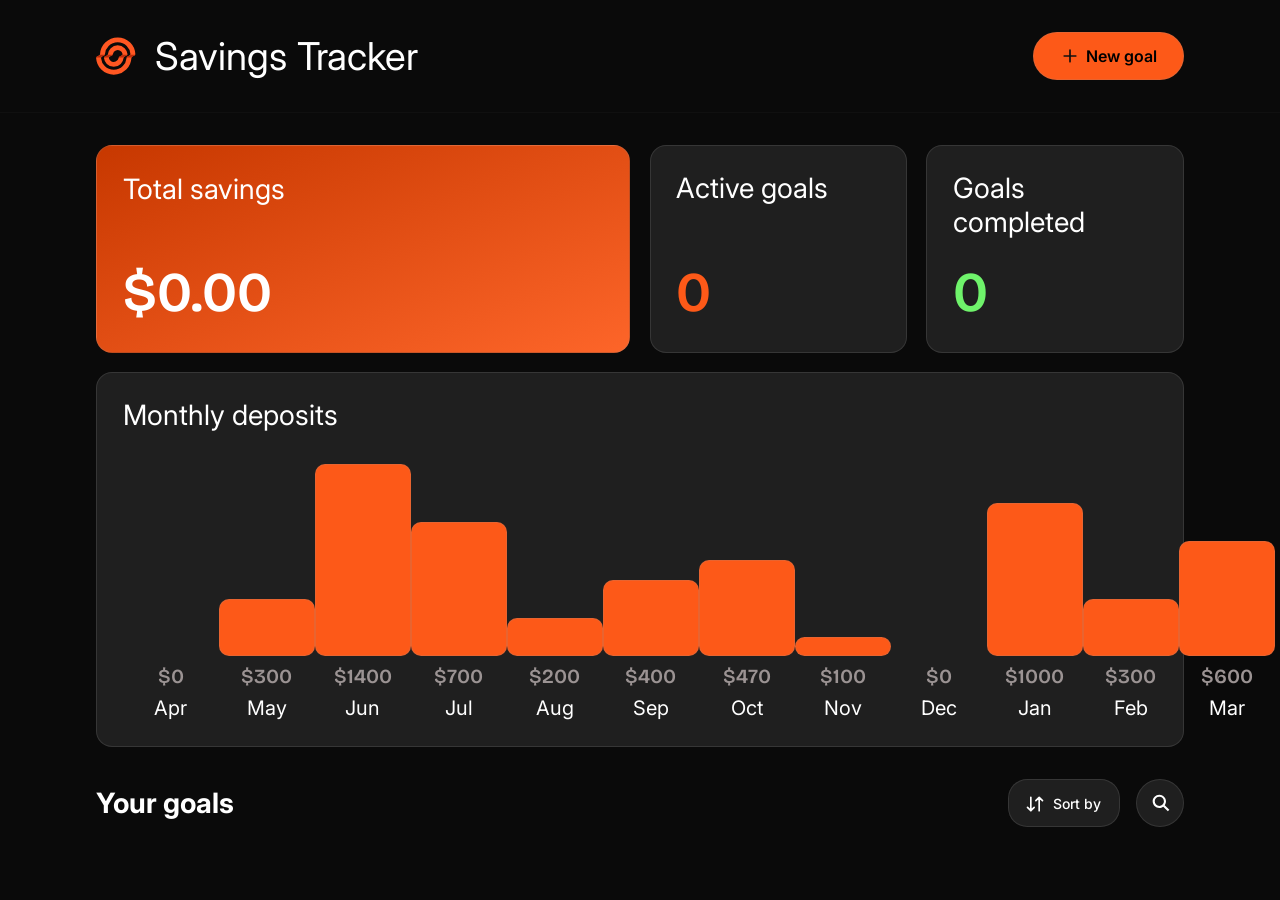
==== commit 3b92241c: "feat: added goals create and goals card styles" ====
--- a/index.html
+++ b/index.html
@@ -167,10 +167,7 @@
 
                     <div class="search">
                         <div class="search_icon" aria-hidden="true">
-                            <svg viewBox="0 0 24 24">
-                                <circle cx="11" cy="11" r="7" />
-                                <line x1="16.5" y1="16.5" x2="21" y2="21" />
-                            </svg>
+                            <img src="./images/search-icon.svg" alt=""class="icon">
                         </div> 
                         <input 
                             type="text" 
@@ -184,26 +181,6 @@
                 </div>
             </div>
         <section class="user_goals">
-            
-            
-            <!-- --------- test values ----- -->
-                <div class="stat_card">
-                    <span>Купить мотоблок</span>
-                    <data value="0" id="goals_completed_data" class="color-white">0/10.000$</data>
-                </div>
-                <div class="stat_card">
-                    <span>Продать мотоблок</span>
-                    <data value="0" id="active_goals_data">0/1</data>
-                </div>
-                <div class="stat_card">
-                    <span>Шаурма</span>
-                    <data value="0" id="active_goals_data">1/1</data>
-                </div>
-                <div class="stat_card">
-                    <span>Не придумал</span>
-                    <data value="0" id="active_goals_data">1.000.000$</data>
-                </div>
-
         </section>
 
         <section class="new_goal_modal">
@@ -264,6 +241,7 @@
     </main>
     <script src="vanilla-tilt.min.js"></script>
     <script src="ui.js"></script>
+    <script src="app.js"></script>
     
 </body>
 </html>
--- a/style.css
+++ b/style.css
@@ -16,7 +16,7 @@
     --accent-fade-color: linear-gradient(to bottom right, rgb(199, 56, 0), rgb(253, 101, 41));
     --secondary-fade-color: linear-gradient(to right, rgb(31, 31, 31), rgb(32, 30, 30));
     --secondary-color: rgba(31, 31, 31,1);
-    --completed-color: greenyellow;
+    --completed-color: rgb(111, 243, 107);
     --accent-color: rgb(253, 89, 24);
     --inactive-color: rgb(155, 147, 147);
     --main-theme-text-color: white;
@@ -61,7 +61,12 @@
     text-decoration: none; 
     cursor: pointer; 
 }
-
+progress {
+  appearance: none;
+  -webkit-appearance: none;
+  -moz-appearance: none;
+  border: none;
+}
 data{
     font-family: "Bricolage Grotesque", sans-serif;
 }
@@ -133,16 +138,27 @@
     justify-content: center;
     align-items: center;
     background: rgba(0,0,0,0.5);
+    transition: all 0.3s ease;
 }
 .new_goal_modal.active{
-    display: flex;
+    display: flex;   
 }
 .progress_form{
     background-color: var(--secondary-color);
     padding: 2rem;
     border-radius: 1rem;
     width: min(600px, 80%);
-}
+    animation: fadeIn 0.3s ease forwards;
+}
+@keyframes fadeIn {
+    0% { 
+        opacity: 0; 
+    }
+    100% { 
+        opacity: 1; 
+    }
+}
+
 .progress_form h2{
     font-size: var(--font-size-xl);
     text-align: center;
@@ -181,17 +197,19 @@
     color: var(--inactive-color);
     flex:1;
     transition: 0.3s linear 0.3s;
+    font-size: var(--font-size-sm);
 }
 .progress_form_container li:where(.done, .current){
     color: var(--form-active-color);
 }
 .progress_form_container li.current::before{
     background-color: var(--form-active-color);
-    box-shadow: 0 0 0 3px rgba(173, 255, 47, 0.45)
+    box-shadow: 0 0 0 3px rgba(173, 255, 47, 0.45);
+    font-size: var(--font-size-sm);
 }
 .progress_form_container li.done::before{
     background-color: var(--form-active-color);
-    
+    font-size: var(--font-size-sm);
 }
 .progress_form_container li::before{
     display: flex;
@@ -309,7 +327,7 @@
 .form_step input:focus-visible,
 .form_step select:focus-visible,
 .form_step textarea:focus-visible{
-    outline: 2px solid var(--completed-color);
+    outline: 2px solid var(--form-active-color);
 }
 
 .step_control{
@@ -353,6 +371,7 @@
     grid-area: b1;
     background: var(--accent-fade-color);
     color:var(--main-theme-text-color);
+    cursor:pointer;
 }
 .user_statistics > :nth-child(1) data{
     color: var(--main-theme-text-color);
@@ -390,7 +409,11 @@
     padding: clamp(1rem, 2vw, 2rem);
     background: var(--secondary-color);
 }
-
+.stat_card.active{
+    background: var(--accent-fade-color);
+    color:var(--main-theme-text-color);
+    cursor:pointer;
+}
 .stat_card span{
     color: var(--main-theme-text-color);
     font-family: "Inter", sans-serif;
@@ -401,6 +424,151 @@
     font-weight: 600;
     color: var(--accent-color);
 }
+.stat_card h3{
+    font-family: "Inter", sans-serif;
+    font-weight: 400;
+    margin-bottom: 0;
+    color: var(--main-theme-text-color);
+    font-size: var(--font-size-lg);
+}
+
+.stat_card progress{
+    width: 100%;
+    margin-block: 0.5rem;
+    height: 0.75rem;
+}
+.stat_card progress::-webkit-progress-bar {
+    background-color: rgba(63, 63, 63, 0.5);
+    border-radius: 1rem;
+}
+.stat_card progress::-webkit-progress-value {
+    background-color: var(--accent-color); 
+    border-radius: 1rem;
+}
+.stat_card.active progress::-webkit-progress-bar {
+    background-color: rgba(27, 27, 27, 0.5);
+}
+.stat_card.active progress::-webkit-progress-value {
+    background-color: white; 
+}
+.stat_card progress.completed::-webkit-progress-value {
+    background-color: var(--completed-color); 
+}
+
+.goal_stats{
+    display: flex;
+    flex-wrap: wrap;
+    gap:0.5rem;
+}
+.stat_card.active .goal_stats span{
+    color: var(--main-theme-text-color);
+}
+.goal_stats span{
+    font-family: "Bricolage Grotesque", sans-serif;
+    font-weight: 500;
+    color: var(--accent-color);
+    font-size: var(--font-size-2xl);
+}
+.goal_stats span.completed{
+    color: var(--completed-color);
+}
+.goal_stats span.not_started{
+    color: var(--inactive-color);
+}
+.goal_stats data{
+    color: var(--main-theme-text-color);
+    font-weight: 300;
+    font-family: "Inter", sans-serif;
+}
+.goal_stats .created_date{
+    font-weight: 500;
+    display: inline-flex;
+    align-items: center;
+    gap:0.5rem;
+    color: var(--inactive-color);
+    font-family: "Inter", sans-serif;
+}
+.goal_stats .created_date::before{
+    content: "";
+    width:0.25rem;
+    height: 0.25rem;
+    background-color: var(--inactive-color);
+    border-radius: 50%;
+    display: inline-block;
+    vertical-align: middle;
+}
+.stat_card.active .goal_stats .created_date{
+    color: var(--main-theme-text-color);
+}
+.stat_card.active .goal_stats .created_date::before{
+    background-color: orange;
+}
+/* -----------user goals --------- */
+.user_goals{
+    display: flex;
+    flex-direction: column;
+    gap:1rem;
+    width: 100%;
+    margin-top:2rem;
+}
+.goal_group {
+    width: 100%;
+    display: grid;
+    grid-template-columns: repeat(3, 1fr);
+    grid-template-rows: repeat(2, 250px);
+    gap: 1rem;
+}
+
+.goal_group .stat_card{
+    cursor: pointer;
+    transition: all 0.3s ease;
+}
+
+.goal_group .stat_card:hover{
+    transform: scale(1.02);
+}
+.goal_group.normal {
+    grid-template-areas:
+        "ug1 ug1 ug2"
+        "ug3 ug4 ug2";
+}
+.goal_group.normal > :nth-child(1) {
+    grid-area: ug1;
+}
+
+.goal_group.normal > :nth-child(2) {
+    grid-area: ug2;
+}
+
+.goal_group.normal > :nth-child(3) {
+    grid-area: ug3;
+}
+
+.goal_group.normal > :nth-child(4) {
+    grid-area: ug4;
+}
+
+.goal_group.mirrored {
+    grid-template-areas:
+        "ugm2 ugm1 ugm1"
+        "ugm2 ugm3 ugm4";
+}
+
+.goal_group.mirrored > :nth-child(1) {
+    grid-area: ugm1;
+}
+
+.goal_group.mirrored > :nth-child(2) {
+    grid-area: ugm2;
+}
+
+.goal_group.mirrored > :nth-child(3) {
+    grid-area: ugm3;
+}
+
+.goal_group.mirrored > :nth-child(4) {
+    grid-area: ugm4;
+}
 
 /* -------------- monthly stats --------  */
 
@@ -452,9 +620,9 @@
 
 /* ---------- search bar ----------  */
 .search_icon {
-    /* flex-shrink: 0; */
-    width: 20px;
-    height: 20px;
+    flex-shrink: 0;
+    width: 48px;
+    height: 48px;
     display: flex;
     align-items: center;
     justify-content: center;
@@ -463,20 +631,9 @@
     margin: 0;
 }
 
-.search_icon svg {
-    width: 20px;
-    height: 20px;
-    fill: none;
-    stroke: currentColor;
-    stroke-width: 2.2;
-    display: block;
-}
-
-
 .search{
-    display: inline-flex; 
-    align-items: center;
-    justify-content: center;
+    display: flex; 
+    align-items: center;
     cursor: pointer;
     overflow: hidden;
 
@@ -484,11 +641,11 @@
     background-color: var(--secondary-color);
     backdrop-filter: blur(0px);
     
-    width: clamp(44px, 2.5vw, 5rem);
-    height: clamp(44px, 2.5vw, 5rem);
+    width: 48px;
+    height: 48px;
     border-radius: 4rem;
     
-    margin-inline-start: 1rem;
+    margin-left: 1rem;
 
     transition: width 0.4s cubic-bezier(0.22, 1, 0.36, 1),
         border-radius 0.3s ease,
@@ -508,6 +665,7 @@
         width 0.2s ease-out,
         opacity 0.5s ease-in;
     color: var(--main-theme-text-color);
+    padding-right: 1rem;
 }
 
 .search.expanded{
@@ -517,8 +675,8 @@
     backdrop-filter: blur(20px);
 } 
 
-.expanded input{
-    width: 100%;
+.search.expanded input{
+    width: 80%;
     opacity: 1;
 } 
 .pressed{
@@ -529,13 +687,13 @@
         transform: scale(1) translateY(0); 
     }
     25% { 
-        transform: scale(0.92) translateY(4px);  /* Лёгкое движение вниз */
+        transform: scale(0.92) translateY(4px);
     }
     50% { 
         transform: scale(0.97) translateY(0); 
     }
     65% { 
-        transform: scale(1.03) translateY(-6px); /* Подпрыгивание вверх */
+        transform: scale(1.03) translateY(-6px); 
     }
     80% { 
         transform: scale(0.99) translateY(0); 
@@ -555,9 +713,14 @@
     top:0;
     right: 0;
     position: absolute;
+    z-index:4;
+    
+    display: flex;
+    flex-direction: column;
+    align-items: flex-end;
+
     font-family: "Inter", sans-serif;
     background-color: var(--secondary-color);
-
     backdrop-filter: blur(0px);
     cursor: pointer;
     border-radius: 1.2rem;
@@ -571,9 +734,8 @@
         background-color 0.5s ease-in,
         background-color 0.7s ease-out;
     overflow: hidden;
-    height: clamp(44px, 2.5vw, 5rem);
+    height: 48px;
     width: clamp(44px, 3rem + 7vw, 7rem);
-
 }
 
 .sort_window.open {
@@ -585,16 +747,18 @@
 }
 
 .sort_window_head {
-    width: fit-content;
-    display: flex;
-    align-items: center;
-    justify-content: flex-end;
+    width: clamp(44px, 3rem + 7vw, 7rem);
+    height: 48px;
+    flex-shrink: 0;
+    display: flex;
+    justify-content:center;
+    align-items: center;
     gap: clamp(0.2rem, 0.7vw,0.5rem);
-    padding: 0.75rem clamp(0.75rem, 8px + 1vw, 1.125rem); 
     font-size: var(--font-size-xs);
     font-weight: 500;
     color:var(--main-theme-text-color);
     white-space: nowrap;
+    line-height: 1;
 }
 
 .open .icon {
@@ -602,6 +766,7 @@
 }
 
 .sort_list {
+    width: 100%;
     padding: 0 1.25rem;
     opacity: 0;
     transform: translateY(-8px);
@@ -646,38 +811,6 @@
     background: var(--accent-color);
     box-shadow: inset 0 0 0 3px rgba(31,31,31,0.72);
 }
-
-/* -----------user goals --------- */
-.user_goals{
-    margin-top: 2rem;
-    width:100%;
-    display: grid;
-    grid-template-columns: repeat(3, 1fr);
-    grid-template-rows: 200px 200px;
-    gap: 1rem;
-    grid-template-areas: 
-        "bu1 bu1 bu2"
-        "bu3 bu4 bu2";
-}
-.user_goals > :nth-child(1){
-    grid-area: bu1;
-    background: var(--accent-fade-color);
-}
-.user_goals > :nth-child(1) data{
-    color: var(--main-theme-text-color);
-}
-.user_goals > :nth-child(2){
-    grid-area: bu2;
-}
-.user_goals > :nth-child(3){
-    grid-area: bu3;
-}
-.user_goals > :nth-child(4){
-    grid-area: bu4;
-}
-
-
-
 
 
 /* -------------- adaptive screen ---------- */
@@ -695,7 +828,24 @@
     .yearly_stats :nth-child(n+7):nth-child(-n+12) {
         display: none;
     }
-}
+    .goal_group{
+        grid-template-columns: repeat(2, 1fr);
+        grid-template-rows: repeat(3, 250px);
+    }
+    .goal_group.normal {
+        grid-template-areas:
+        "ug1 ug1"
+        "ug2 ug3"
+        "ug4 ug4";
+    }
+    .goal_group.mirrored {
+        grid-template-areas:
+            "ugm1 ugm1"
+            "ugm2 ugm3" 
+            "ugm4 ugm4";
+    }
+}
+
 @media (max-width: 576px) 
 {
     body{
@@ -733,8 +883,8 @@
         margin:0;
     }
     .sort_window{
-        width:44px;
-        height:44px;
+        width:48px;
+        height:48px;
         border-radius: 50%;
     }
     .sort_window.open{
@@ -742,6 +892,9 @@
     }
     .sort_window_head > span{
         display: none;
+    }
+    .sort_window_head{
+        width: 48px;
     }
     /* ----------------- user_statistics ----------- */
     
@@ -772,17 +925,29 @@
 
 
     /* ------------- user goals -------------- */
-    .user_goals{
-        margin-top: 2rem;
-        width:100%;
-        display: grid;
+    .goal_group{
         grid-template-columns: 1fr;
-        grid-template-rows: 200px 200px 200px 200px;
-        gap: 1rem;
-        grid-template-areas: 
-            "bu1"
-            "bu2"
-            "bu3" 
-            "bu4";
+        grid-template-rows: repeat(4, 250px);
+    }
+    .goal_group.normal {
+        grid-template-areas:
+        "ug1"
+        "ug2"
+        "ug3" 
+        "ug4";
+    }
+    .goal_group.mirrored {
+        grid-template-areas:
+            "ugm1"
+            "ugm2" 
+            "ugm3" 
+            "ugm4";
+    }
+    /* ----------- new goal form ------------ */
+    .form_step{
+        padding: 0;
+    }
+    .progress_form_container li{
+        font-size: 0;
     }
 }
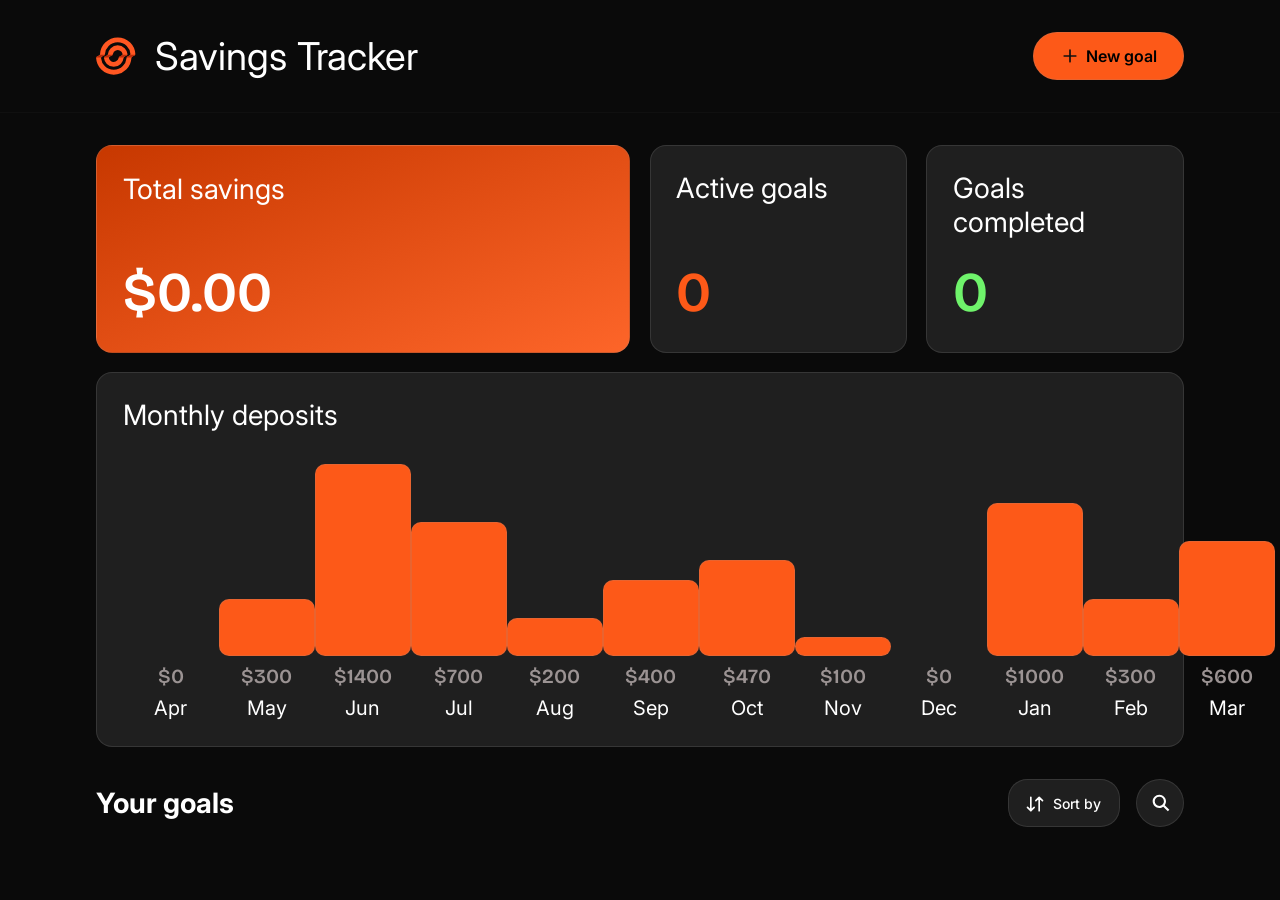
==== commit 11cae096: "refactor: changed JS functions and hide global obj" ====
--- a/index.html
+++ b/index.html
@@ -2,14 +2,14 @@
 <html lang="en">
 <head>
     <meta charset="UTF-8">
-    <meta name="viewport" content="width=device-width, initial-scale=1.0">
+    <meta name="viewport" content="width=device-width, initial-scale=1.0, maximum-scale=1.0, user-scalable=no">
     <title>Savings Tracker</title>
-    <link rel="stylesheet" href="style.css">
+    <link rel="stylesheet" href="static/css/style.css">
 </head>
 <body>
     <header>
         <a href="/" class="header_link">
-            <img src="/images/logo-small.svg" alt="">
+            <img src="./images/logo-small.svg" alt="">
             <h1>Savings Tracker</h1>       
         </a>
         <button type="button" class="btn_primary" id="newGoalBtn">
@@ -22,7 +22,7 @@
         <section class="user_statistics">
             <div class="stat_card">
                     <span>Total savings</span>
-                    <data value="0" id="total_savings_data" class="color-white">$11,249.00</data>
+                    <data value="0" id="total_savings_data" class="color-white"></data>
             </div>
 
             <div class="stat_card">
@@ -234,14 +234,16 @@
                 <div class="controls">
                     <button type="button" class="btn_secondary" id="prevBtn">Prev</button>
                     <button type="button" class="btn_secondary" id="nextBtn">Next</button>
-                    <button type="submit" class="btn_secondary" id="submitBtn">Submit</button>
+                    <button type="submit" class="btn_secondary slideIn" id="submitBtn">Submit</button>
                 </div>
             </form>
         </section>
+        <div class="modal_backdrop"></div>
     </main>
-    <script src="vanilla-tilt.min.js"></script>
-    <script src="ui.js"></script>
-    <script src="app.js"></script>
+    <script src="script/lib/vanilla-tilt.min.js"></script>
+    <script type="module" src="script/app.js"></script>
+    <!-- <script src="ui.js"></script>
+    <script src="app.js"></script> -->
     
 </body>
 </html>
--- a/static/css/style.css
+++ b/static/css/style.css
@@ -0,0 +1,1089 @@
+@import url('https://fonts.googleapis.com/css2?family=Inter:ital,opsz,wght@0,14..32,100..900;1,14..32,100..900&display=swap');
+@import url('https://fonts.googleapis.com/css2?family=Bricolage+Grotesque:opsz,wght@12..96,200..800&display=swap');
+
+:root {
+    --font-base: 1rem;
+    
+    --font-size-xs: clamp(0.75rem, 0.7rem + 0.25vw, 0.875rem);
+    --font-size-sm: clamp(0.875rem, 0.8rem + 0.4vw, 1rem);
+    --font-size-md: clamp(1rem, 0.9rem + 0.5vw, 1.25rem);
+    --font-size-lg: clamp(1.25rem, 1.05rem + 1vw, 1.75rem);
+    --font-size-xl: clamp(1.5rem, 1.2rem + 1.5vw, 2.5rem);
+    --font-size-2xl: clamp(2rem, 1.5rem + 2.5vw, 3.5rem);
+    --font-size-3xl: clamp(2.5rem, 1.8rem + 3.5vw, 4.5rem);
+
+    --color-base: rgb(10, 10, 10);
+    --accent-fade-color: linear-gradient(to bottom right, rgb(199, 56, 0), rgb(253, 101, 41));
+    --secondary-fade-color: linear-gradient(to right, rgb(31, 31, 31), rgb(32, 30, 30));
+    --secondary-color: rgba(31, 31, 31,1);
+    --completed-color: rgb(111, 243, 107);
+    --accent-color: rgb(253, 89, 24);
+    --inactive-color: rgb(155, 147, 147);
+    --main-theme-text-color: white;
+
+    --step-size: 2rem;
+    --progress-width: calc((var(--steps) - 1)/ var(--steps) * 100%);
+    --form-active-color: greenyellow;
+    --input-color: rgb(20,20,20);
+}
+/* ----- global styles--- */
+*{
+    margin:0;
+    padding: 0;
+    box-sizing: border-box;
+}
+html {
+  font-size: var(--font-base); 
+}
+html::-webkit-scrollbar, 
+body::-webkit-scrollbar {
+  display: none;
+  width: 0px;
+  background: transparent;
+}
+button {
+    border: none;
+    background: none;
+    padding: 0;
+    margin: 0;
+    cursor: pointer;
+    outline: none;
+    font: inherit;
+    color: inherit;
+}
+input {
+  border: none;
+  outline: none;
+  background: none;
+  padding: 0;
+  margin: 0;
+  box-shadow: none;
+  -webkit-appearance: none;
+  -moz-appearance: none;
+  appearance: none;
+}
+a {
+    color: inherit; 
+    text-decoration: none; 
+    cursor: pointer; 
+}
+progress {
+  appearance: none;
+  -webkit-appearance: none;
+  -moz-appearance: none;
+  border: none;
+}
+data{
+    font-family: "Bricolage Grotesque", sans-serif;
+}
+
+body{
+    background-color: var(--color-base);
+}
+
+main{
+    padding: 2rem 6rem;
+}
+
+header{
+    justify-content: space-between;
+    align-items: center;
+    display: flex;
+    border-bottom: 1px solid rgba(32, 30, 30, 0.3);
+    padding: 2rem 6rem;
+}
+
+/* ----- header styles ---- */
+
+.header_link{
+    display: flex;
+    align-items: center;
+}
+.header_link h1{
+    font-family: "Inter", sans-serif;
+    font-weight: 400;
+    font-size: var(--font-size-xl);
+    display: inline;
+    color:var(--main-theme-text-color);
+    margin-inline-start: 0.5em;
+}
+
+.btn_primary{
+    display: flex;
+    align-items: center;
+    justify-content: center;
+    cursor:pointer;
+    padding: clamp(0.7rem, 1vw,1rem) clamp(0.7rem, 2vw,2rem);
+    border-radius: 4rem;
+    gap: clamp(0.2rem, 0.5vw, 0.5rem);
+    font-weight: 600;
+    font-family: "Inter", sans-serif;
+    border: 1px solid rgba(146, 146, 146, 0.2);
+    font-size: var(--font-size-sm);
+    transition: all 0.3s ease;
+    background-color: var(--accent-color);
+}
+
+.icon {
+    width:20px;
+    height: 20px;
+    transition: transform 0.5s cubic-bezier(0.22, 1, 0.36, 1);
+}
+.btn_primary:hover{
+    transform:scale(1.02);
+}
+   /* -----------new goal modal window */
+.new_goal_modal{
+    font-family: "Inter", sans-serif;
+    backdrop-filter: blur(4px);
+    -webkit-backdrop-filter: blur(4px);
+    position: fixed;
+    z-index: 1000;
+    inset:0;
+    display: none;
+    justify-content: center;
+    align-items: center;
+    background: rgba(0,0,0,0.5);
+    transition: all 0.3s ease;
+}
+.new_goal_modal.active{
+    display: flex;   
+}
+.progress_form{
+    background-color: var(--secondary-color);
+    padding: 2rem;
+    border-radius: 1rem;
+    width: min(600px, 80%);
+    animation: fadeIn 0.3s ease forwards;
+}
+@keyframes fadeIn {
+    0% { 
+        opacity: 0; 
+    }
+    100% { 
+        opacity: 1; 
+    }
+}
+
+.progress_form h2{
+    font-size: var(--font-size-xl);
+    text-align: center;
+    margin-bottom: 1rem;
+    color: var(--main-theme-text-color);
+}
+.progress_form_container{
+    position: relative;
+}
+.progress_form_container::before{
+    content:'';
+    height: 0.25rem;
+    width:var(--progress-width);
+    background-color: var(--inactive-color);
+    position: absolute;
+    top: calc(var(--step-size)/2);
+    left:50%;
+    translate: -50% -50%;
+}
+.progress_form_container ol{
+    list-style-type: none;
+    display: flex;
+    justify-content: space-between;
+    align-items: flex-start;
+    counter-reset: step-number;
+    position: relative;
+    z-index: 3;
+}
+.progress_form_container li{
+    font-family: "Inter", sans-serif;
+    font-weight: 600;
+    display: flex;
+    align-items: center;
+    flex-direction: column;
+    gap: 0.5rem;
+    color: var(--inactive-color);
+    flex:1;
+    transition: 0.3s linear 0.3s;
+    font-size: var(--font-size-sm);
+}
+.progress_form_container li:where(.done, .current){
+    color: var(--form-active-color);
+}
+.progress_form_container li.current::before{
+    background-color: var(--form-active-color);
+    box-shadow: 0 0 0 3px rgba(173, 255, 47, 0.45);
+    font-size: var(--font-size-sm);
+}
+.progress_form_container li.done::before{
+    background-color: var(--form-active-color);
+    font-size: var(--font-size-sm);
+}
+.progress_form_container li::before{
+    display: flex;
+    align-items: center;
+    justify-content: center;
+
+    width: var(--step-size);
+    height: var(--step-size);
+    border-radius: 50%;
+    counter-increment: step-number;
+    content: counter(step-number);
+    
+    color: var(--secondary-color);
+    background-color:  var(--inactive-color);
+
+    transition: 0.3s linear 0.3s;
+}
+.progress_form_progress{
+    content:'';
+    height: 0.25rem;
+    width: var(--progress-width);
+    background-color: var(--form-active-color);
+    position: absolute;
+    top: calc(var(--step-size)/2);
+    left:50%;
+    transform: scaleX(0);
+    translate: -50% -50%;
+    transform-origin: left;
+    transition: all 0.3s ease;
+}
+.controls{
+    display: flex;
+    justify-content: space-between;
+    align-items: center;
+    gap: 1rem;
+}
+.controls button{
+    flex:1;
+}
+
+
+.btn_secondary{
+    color: var(--main-theme-text-color);
+    padding: 0.5rem 1rem;
+    font-weight: 600;
+    background-color: var(--secondary-color);
+    border: 2px solid var(--form-active-color);
+
+    border-radius: 1rem;
+    font-size: var(--font-size-sm);
+
+    transition: all 0.3s ease;
+}
+.btn_secondary:hover{
+    background-color: var(--form-active-color);
+    color: var(--secondary-color);
+}
+.btn_secondary:focus-visible{
+    background-color: var(--form-active-color);
+    color: var(--secondary-color);
+}
+.btn_secondary[type="submit"]{
+    border: 2px solid var(--accent-color);
+}
+.btn_secondary[type="submit"]:hover{
+    background-color: var(--accent-color);
+}
+.btn_secondary[type="submit"]:focus-visible{
+    background-color: var(--accent-color);
+}
+
+.form_steps_container{
+    display: flex;
+    margin-top: 1rem;
+    overflow: hidden;
+    transition: all 0.3s ease;
+    margin-bottom: 3rem;
+}
+
+.form_step{
+    position: relative;
+    flex: 1 0 100%;
+    display: flex;
+    flex-direction: column;
+    padding: 1rem 2.5rem;
+    height: fit-content;
+    gap:1rem;
+    transition: all 0.3s ease;
+    opacity: 0;
+}
+.form_step.current{
+    opacity: 1;
+    pointer-events: auto;
+}
+.form_step[inert] {
+    pointer-events: none;
+}
+
+.form_step label{
+    margin-bottom: 0.5rem;
+}
+.form_step input[type="text"],
+.form_step input[type="date"],
+.form_step input[type="number"],
+.form_step select,
+.form_step textarea {
+    border: none;
+    background-color: var(--input-color);
+    width: 100%;
+    padding: 1rem 1rem;
+    border-radius: 0.5rem;
+    font-size: var(--font-size-sm);
+    resize: none;
+    color: white;
+}
+.form_step input:focus-visible,
+.form_step select:focus-visible,
+.form_step textarea:focus-visible{
+    outline: 2px solid var(--form-active-color);
+    outline-offset: -2px;
+}
+
+.step_control{
+    display: flex;
+    flex-direction: column;       
+    color:white;
+    font-weight: 600;
+    font-family: "Inter", sans-serif;
+    font-size: var(--font-size-sm); 
+}
+
+.step_control input[type="range"] {
+    appearance: none;
+    margin-top:2rem;
+    margin-bottom: 1rem;
+    width: 100%;
+    height: 8px;
+    border-radius: 0.75rem;
+    background: linear-gradient(90deg, var(--accent-color) 0%, var(--input-color) 0%);
+    transition: all 0.3s ease;
+    cursor: pointer;
+}
+.step_control input[type="range"]:active{
+    transform: scale(1.05);
+}
+.step_control input[type="range"]::-webkit-slider-thumb {
+    -webkit-appearance: none;
+    appearance: none;
+    width:1.5rem;
+    height:1.5rem;
+    background-color: var(--accent-color);
+    border-radius: 50%;
+}
+.step_control input[type="range"]::-moz-range-thumb{
+    width:1.5rem;
+    height:1.5rem;
+    background-color: var(--accent-color);
+    border-radius: 50%;
+}
+/* ------ user statistics style ----- */
+.user_statistics > :nth-child(1){
+    grid-area: b1;
+    background: var(--accent-fade-color);
+    color:var(--main-theme-text-color);
+    cursor:pointer;
+}
+.user_statistics > :nth-child(1) data{
+    color: var(--main-theme-text-color);
+}
+.user_statistics > :nth-child(2){
+    grid-area: b2;
+}
+.user_statistics > :nth-child(3){
+    grid-area: b3;
+   
+}
+.user_statistics > :nth-child(3) data{
+    color: var(--completed-color);
+}
+.user_statistics > :nth-child(4){
+    grid-area: b4;
+}
+.user_statistics{
+    display: grid;
+    gap:1.2rem;
+    grid-template-columns: repeat(4, 1fr);   
+    grid-template-areas: 
+    "b1 b1 b2 b3"
+    "b4 b4 b4 b4";
+    grid-template-rows: clamp(10rem, 20vw, 13rem);
+    margin-bottom: 2rem;
+}
+
+.stat_card{
+    display: flex;
+    flex-direction: column;
+    justify-content: space-between;
+    position: relative;
+    border-radius: 1rem;
+    border: 1px solid rgba(146, 146, 146, 0.2);
+    padding: clamp(1rem, 2vw, 2rem);
+    background: var(--secondary-color);
+    z-index:3;
+}
+.stat_card.active{
+    background: var(--accent-fade-color);
+    color:var(--main-theme-text-color);
+    cursor:pointer;
+}
+.stat_card span{
+    color: var(--main-theme-text-color);
+    font-family: "Inter", sans-serif;
+    font-size: var(--font-size-lg);
+}
+.stat_card > data {
+    font-size: var(--font-size-2xl);
+    font-weight: 600;
+    color: var(--accent-color);
+}
+.stat_card h3{
+    font-family: "Inter", sans-serif;
+    font-weight: 400;
+    margin-bottom: 0;
+    color: var(--main-theme-text-color);
+    font-size: var(--font-size-lg);
+    position: relative;
+}
+
+.stat_card progress{
+    width: 100%;
+    margin-block: 0.5rem;
+    height: 0.75rem;
+}
+.stat_card progress::-webkit-progress-bar {
+    background-color: rgba(63, 63, 63, 0.5);
+    border-radius: 1rem;
+}
+.stat_card progress::-webkit-progress-value {
+    background-color: var(--accent-color); 
+    border-radius: 1rem;
+}
+.stat_card.active progress::-webkit-progress-bar {
+    background-color: rgba(27, 27, 27, 0.5);
+}
+.stat_card.active progress::-webkit-progress-value {
+    background-color: white; 
+}
+.stat_card progress.completed::-webkit-progress-value {
+    background-color: var(--completed-color); 
+}
+
+.goal_stats{
+    display: flex;
+    flex-wrap: wrap;
+    gap:0.5rem;
+}
+.stat_card.active .goal_stats span{
+    color: var(--main-theme-text-color);
+}
+.goal_stats span{
+    font-family: "Bricolage Grotesque", sans-serif;
+    font-weight: 500;
+    color: var(--accent-color);
+    font-size: var(--font-size-2xl);
+}
+.goal_stats span.completed{
+    color: var(--completed-color);
+}
+.goal_stats span.not_started{
+    color: var(--inactive-color) !important;
+}
+.goal_stats data{
+    color: var(--main-theme-text-color);
+    font-weight: 300;
+    font-family: "Inter", sans-serif;
+}
+.goal_stats .created_date{
+    font-weight: 500;
+    display: inline-flex;
+    align-items: center;
+    gap:0.5rem;
+    color: var(--inactive-color);
+    font-family: "Inter", sans-serif;
+}
+.goal_stats .created_date::before{
+    content: "";
+    width:0.25rem;
+    height: 0.25rem;
+    background-color: var(--inactive-color);
+    border-radius: 50%;
+    display: inline-block;
+    vertical-align: middle;
+}
+.stat_card.active .goal_stats .created_date{
+    color: var(--main-theme-text-color);
+}
+.stat_card.active .goal_stats .created_date::before{
+    background-color: orange;
+}
+.stat_card .controls{
+    position: absolute;
+    width: 100%;
+    bottom: -60px;
+    opacity: 0;
+    pointer-events: none;
+    transition: all 0.3s ease;
+    font-family: "Inter", sans-serif;
+    left: 50%;
+    transform: translateX(-50%);
+}
+
+.stat_card .controls .btn_secondary{
+    opacity: 1;
+    display: block;
+    border-radius: 1rem;
+    border: 1px solid var(--accent-color) !important;
+    height: 3rem;
+    transition: all 0.5s ease;
+}
+.stat_card .controls .btn_secondary:hover{
+    border: 1px solid var(--accent-color) !important;
+    background-color: var(--accent-color) !important;
+}
+.stat_card .controls .btn_secondary[type="submit"]{
+    border: 2px solid var(--form-active-color) !important;
+}
+.stat_card .controls .btn_secondary[type="submit"]:hover{
+    background-color: var(--form-active-color) !important;
+}
+.stat_card .controls .btn_secondary.inactive{
+    display: none;
+    opacity: 0;
+}
+.add_funds{
+    position: absolute;
+    bottom: -160px;
+    left: 50%;
+    transform: translateX(-50%);
+    width: 100%;
+    opacity: 0;
+    pointer-events: none;
+    transition: all .3s ease;
+    display: flex;
+    flex-direction: column;
+    gap:1rem;
+}
+.add_funds.active{
+    opacity: 1;
+    pointer-events: auto;
+}
+.stat_card input[type="number"]{
+    border: none;
+    background-color: var(--input-color);
+    width: 100%;
+    padding: 1rem 1rem;
+    border-radius: 6px;
+    font-size: var(--font-size-sm);
+    resize: none;
+    color: white;
+}
+.stat_card input[type="range"] {
+    appearance: none;
+    margin-top: 2rem;
+    width: 100%;
+    height: 8px;
+    border-radius: 0.75rem;
+    background: linear-gradient(90deg, var(--accent-color) 0%, var(--input-color) 0%);
+    transition: all 0.3s ease;
+    cursor: pointer;
+}
+
+.stat_card input[type="range"]:active{
+    transform: scale(1.05);
+}
+.stat_card input[type="range"]::-webkit-slider-thumb {
+    -webkit-appearance: none;
+    appearance: none;
+    width:1.5rem;
+    height:1.5rem;
+    background-color: var(--accent-color);
+    border-radius: 50%;
+}
+.stat_card input[type="range"]::-moz-range-thumb{
+    width:1.5rem;
+    height:1.5rem;
+    background-color: var(--accent-color);
+    border-radius: 50%;
+}
+.completed_bar{
+    position: absolute;
+    top: clamp(1rem, 2vw, 2rem);;
+    right: clamp(1rem, 2vw, 2rem);;
+    color: var(--completed-color);
+    font-family: "Inter", sans-serif;
+    font-weight: 500;
+    text-transform: uppercase;
+    padding: 0.25rem 0.5rem;
+    background-color: rgb(17, 94, 17);
+    border-radius: 1rem;
+    border: 2px solid var(--completed-color);
+    transition: all 0.3s ease;
+    cursor: pointer;
+}
+.completed_bar:hover{
+    background-color: var(--completed-color);
+    color:rgb(17, 94, 17);
+}
+
+/* -----------user goals --------- */
+.user_goals{
+    display: flex;
+    flex-direction: column;
+    gap:1rem;
+    width: 100%;
+    margin-top:2rem;
+}
+.goal_group {
+    width: 100%;
+    display: grid;
+    grid-template-columns: repeat(3, 1fr);
+    grid-template-rows: repeat(2, 250px);
+    gap: 1rem;
+}
+
+.goal_group .stat_card{
+    cursor: pointer;
+}
+
+.goal_group.normal {
+    grid-template-areas:
+        "ug1 ug1 ug2"
+        "ug3 ug4 ug2";
+}
+.goal_group.normal > :nth-child(1) {
+    grid-area: ug1;
+}
+
+.goal_group.normal > :nth-child(2) {
+    grid-area: ug2;
+}
+
+.goal_group.normal > :nth-child(3) {
+    grid-area: ug3;
+}
+
+.goal_group.normal > :nth-child(4) {
+    grid-area: ug4;
+}
+
+.goal_group.mirrored {
+    grid-template-areas:
+        "ugm2 ugm1 ugm1"
+        "ugm2 ugm3 ugm4";
+}
+
+.goal_group.mirrored > :nth-child(1) {
+    grid-area: ugm1;
+}
+
+.goal_group.mirrored > :nth-child(2) {
+    grid-area: ugm2;
+}
+
+.goal_group.mirrored > :nth-child(3) {
+    grid-area: ugm3;
+}
+
+.goal_group.mirrored > :nth-child(4) {
+    grid-area: ugm4;
+}
+
+/* -------------- monthly stats --------  */
+
+.yearly_stats{
+    margin-top:2rem;
+    display: flex;
+    justify-content: space-between;
+}
+.monthly_spendings{
+    display: flex;
+    flex-direction: column;
+    align-items: center;
+    gap: 0.5rem;
+}
+.monthly_spendings > data {
+    font-size: var(--font-size-md);
+    font-weight: 600;
+    color: var(--inactive-color);
+}
+.monthly_spendings > span{
+    font-size:var(--font-size-md);
+}
+.progress_container{
+    width:clamp(2rem, 10vw, 6rem);
+    height:clamp(7rem, 15vw,12.5rem);
+    display: flex;
+    align-items: flex-end;
+}
+.monthly_spendings_progress_bar{
+    width:100%;
+    background-color: var(--accent-color);
+    border-radius: 10px;
+}
+
+/* ------section header ----- */
+.section_header{
+    display: flex;
+    justify-content: space-between;
+    align-items: center;
+    width: 100%;
+}
+
+.section_header h2{
+    font-size: var(--font-size-lg);
+    color: var(--main-theme-text-color);
+    font-family: "Inter", sans-serif;
+}
+
+
+/* ---------- search bar ----------  */
+.search_icon {
+    flex-shrink: 0;
+    width: 48px;
+    height: 48px;
+    display: flex;
+    align-items: center;
+    justify-content: center;
+    color: var(--main-theme-text-color);
+    pointer-events: none;
+    margin: 0;
+}
+
+.search{
+    display: flex; 
+    align-items: center;
+    cursor: pointer;
+    overflow: hidden;
+
+    border: 1px solid rgba(146, 146, 146, 0.2);
+    background-color: var(--secondary-color);
+    backdrop-filter: blur(0px);
+    
+    width: 48px;
+    height: 48px;
+    border-radius: 4rem;
+    
+    margin-left: 1rem;
+
+    transition: width 0.4s cubic-bezier(0.22, 1, 0.36, 1),
+        border-radius 0.3s ease,
+        backdrop-filter 0.5s ease,
+        background-color 0.5s ease-in,
+        background-color 0.7s ease-out;
+}
+
+.search_input{
+    background: transparent;
+    border: none;
+    outline: none;
+    width: 0;
+    opacity: 0;
+    transition:
+        width 0.6s ease-in, 
+        width 0.2s ease-out,
+        opacity 0.5s ease-in;
+    color: var(--main-theme-text-color);
+    padding-right: 1rem;
+    font-size: var(--font-size-md);
+}
+.search_input::placeholder {
+    font-size: var(--font-size-sm);  
+    /* color: #999;          */
+}
+
+.search.expanded{
+    width: clamp(8rem, 15vw, 20rem) !important;
+    cursor: default;
+    background-color: rgba(31,31,31,0.52);
+    backdrop-filter: blur(20px);
+} 
+
+.search.expanded input{
+    width: 80%;
+    opacity: 1;
+} 
+.pressed{
+    animation: Press 0.3s cubic-bezier(0.34, 1.56, 0.64, 1) forwards;
+}
+@keyframes Press {
+    0% { 
+        transform: scale(1) translateY(0); 
+    }
+    25% { 
+        transform: scale(0.92) translateY(4px);
+    }
+    50% { 
+        transform: scale(0.97) translateY(0); 
+    }
+    65% { 
+        transform: scale(1.03) translateY(-6px); 
+    }
+    80% { 
+        transform: scale(0.99) translateY(0); 
+    }
+    100% { 
+        transform: scale(1) translateY(0); 
+    }
+}
+
+/* --------------- sort by list ----------- */
+
+.sort_btn {
+    position: relative;
+}
+
+.sort_window {
+    top:0;
+    right: 0;
+    position: absolute;
+    z-index: 2;
+    display: flex;
+    flex-direction: column;
+    align-items: flex-end;
+
+    font-family: "Inter", sans-serif;
+    background-color: var(--secondary-color);
+    backdrop-filter: blur(0px);
+    cursor: pointer;
+    border-radius: 1.2rem;
+    border: 1px solid rgba(146, 146, 146, 0.2);
+
+    transition: 
+        width 0.5s cubic-bezier(0.22, 1, 0.36, 1),
+        height 0.5s cubic-bezier(0.22, 1, 0.36, 1),
+        border-radius 0.3s ease,
+        backdrop-filter 0.5s ease,
+        background-color 0.5s ease-in,
+        background-color 0.7s ease-out;
+    overflow: hidden;
+    height: 48px;
+    width: clamp(44px, 3rem + 7vw, 7rem);
+}
+
+.sort_window.open {
+    width: clamp(12rem, 26vw,13.75rem); 
+    height: clamp(13rem, 26vw,13.75rem);
+    background-color: rgba(31,31,31,0.52);
+    backdrop-filter: blur(20px);
+    cursor: default;
+    z-index: 4;
+}
+
+.sort_window_head {
+    width: clamp(44px, 3rem + 7vw, 7rem);
+    height: 48px;
+    flex-shrink: 0;
+    display: flex;
+    justify-content:center;
+    align-items: center;
+    gap: clamp(0.2rem, 0.7vw,0.5rem);
+    font-size: var(--font-size-xs);
+    font-weight: 500;
+    color:var(--main-theme-text-color);
+    white-space: nowrap;
+    line-height: 1;
+}
+
+.open .icon {
+    transform: rotate(180deg);
+}
+
+.sort_list {
+    width: 100%;
+    padding: 0 1.25rem;
+    opacity: 0;
+    transform: translateY(-8px);
+    transition: all 0.35s cubic-bezier(0.22, 1, 0.36, 1);
+    pointer-events: none;
+}
+
+.open .sort_list {
+    opacity: 1;
+    transform: translateY(0);
+    pointer-events: all;
+    transition-delay: 0.15s;
+}
+
+.opt {
+    display: flex;
+    align-items: center;
+    gap: 10px;
+    padding: 10px 0;
+    cursor: pointer;
+    font-size: var(--font-size-xs);
+    color:var(--main-theme-text-color);
+}
+
+.opt:hover { 
+    opacity: 0.6; 
+}
+.opt input {
+    display: none; 
+}
+
+.dot {
+    width: 1.2rem; 
+    height: 1.2rem;
+    border-radius: 50%;
+    border: 2px solid rgba(155,147,147,0.2);
+    transition: all 0.3s;
+}
+
+.opt input:checked + .dot {
+    border-color: var(--accent-color);
+    background: var(--accent-color);
+    box-shadow: inset 0 0 0 3px rgba(31,31,31,0.72);
+}
+/* -------------- modal backdrop ------------ */
+.modal_backdrop {
+    position: fixed;
+    inset: 0;
+    z-index: 3;
+    background: rgba(0, 0, 0, 0.5);
+
+    opacity: 0;
+    pointer-events: none;
+
+    transition: opacity .3s ease;
+}
+
+/* -------------- adaptive screen ---------- */
+@media(max-width: 992px){
+    .user_statistics{
+        display: grid;
+        gap:1.2rem;
+        grid-template-columns: repeat(2, 1fr); 
+        grid-template-rows: clamp(10rem, 20vw, 13rem) clamp(10rem, 20vw, 13rem);  
+        grid-template-areas: 
+        "b1 b1"
+        "b2 b3"
+        "b4 b4";
+    }
+    .yearly_stats :nth-child(n+7):nth-child(-n+12) {
+        display: none;
+    }
+    .goal_group{
+        grid-template-columns: repeat(2, 1fr);
+        grid-template-rows: repeat(3, 250px);
+    }
+    .goal_group.normal {
+        grid-template-areas:
+        "ug1 ug1"
+        "ug2 ug3"
+        "ug4 ug4";
+    }
+    .goal_group.mirrored {
+        grid-template-areas:
+            "ugm1 ugm1"
+            "ugm2 ugm3" 
+            "ugm4 ugm4";
+    }
+    .completed_bar{
+        display: none;
+    }
+}
+
+@media (max-width: 576px) 
+{
+    body{
+        display: flex;
+        align-items: center;
+        flex-direction: column;
+    }
+    main{
+        display: flex;
+        flex-direction: column;
+        align-items: center;
+        width:80vw;
+        padding: 2rem 0;
+    }
+    /* ------------ header styles --------- */
+    header{
+        display: flex;
+        justify-content: space-between;
+        padding: 0;
+        width:80vw;
+        margin-inline: auto;
+        margin-block-start: 2rem;
+        border:none;
+        
+    }
+    .header_link > h1{
+        display: none;
+    }
+
+    /* ------------------ section header------------------ */
+    .section_header{
+        width: 100%;
+    }
+    .search{
+        margin:0;
+    }
+    .sort_window{
+        width:48px;
+        height:48px;
+        border-radius: 50%;
+    }
+    .sort_window.open{
+        border-radius: 1.2rem;
+    }
+    .sort_window_head > span{
+        display: none;
+    }
+    .sort_window_head{
+        width: 48px;
+    }
+    /* ----------------- user_statistics ----------- */
+    
+    .user_statistics{
+        /* display: flex;
+        flex-direction: column;
+        justify-content: center;
+        align-items: center;
+        width:100%; */
+
+        display: grid;
+        width:100%;
+        gap:1.2rem;
+        grid-template-columns: 1fr;
+        grid-template-areas: 
+        "b1"
+        "b2"
+        "b3"
+        "b4";
+        grid-template-rows: clamp(8rem, 20vw, 13rem) clamp(8rem, 20vw, 13rem) clamp(8rem, 20vw, 13rem);
+    }
+
+
+    .yearly_stats :nth-child(n+7):nth-child(-n+12) {
+        display: none;
+    }
+
+
+
+    /* ------------- user goals -------------- */
+    .goal_group{
+        grid-template-columns: 1fr;
+        grid-template-rows: repeat(4, 250px);
+    }
+    .goal_group.normal {
+        grid-template-areas:
+        "ug1"
+        "ug2"
+        "ug3" 
+        "ug4";
+    }
+    .goal_group.mirrored {
+        grid-template-areas:
+            "ugm1"
+            "ugm2" 
+            "ugm3" 
+            "ugm4";
+    }
+    /* ----------- new goal form ------------ */
+    .form_step{
+        padding: 0;
+    }
+    .progress_form_container li{
+        font-size: 0;
+    }
+}
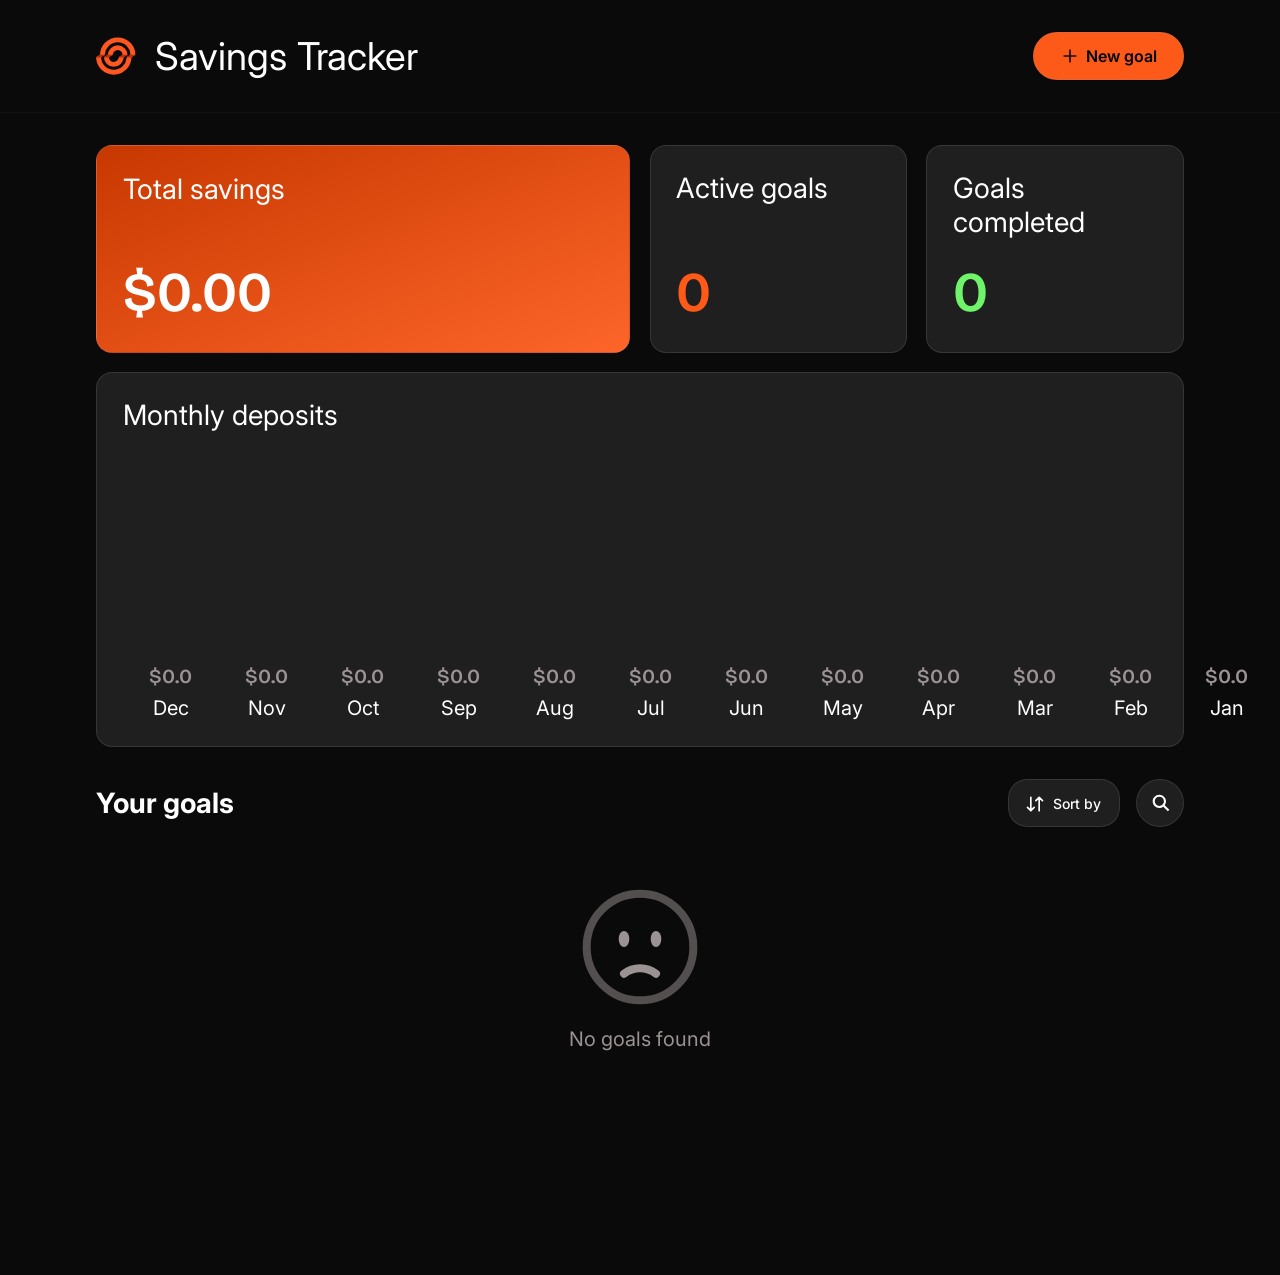
==== commit 9be7ee4c: "feat: added month stats, search and sort function" ====
--- a/index.html
+++ b/index.html
@@ -9,11 +9,11 @@
 <body>
     <header>
         <a href="/" class="header_link">
-            <img src="./images/logo-small.svg" alt="">
+            <img src="static/images/logo-small.svg" alt="">
             <h1>Savings Tracker</h1>       
         </a>
         <button type="button" class="btn_primary" id="newGoalBtn">
-            <img class="icon" src="./images/icon-plus.svg">
+            <img class="icon" src="static/images/icon-plus.svg">
             <span>New goal</span>
         </button>
     </header>
@@ -42,94 +42,85 @@
                         <div class="progress_container">
                             <div class="monthly_spendings_progress_bar" id="monthly_vertical_bar"></div>
                         </div>
-                        <data value="0">$0</data>
-                        <span>Apr</span>
-                    </div>
-
-
-         <!-- ----------- test values-------------- -->
-                    <div class="monthly_spendings">
-                        <div class="progress_container">
-                            <div class="monthly_spendings_progress_bar" id="monthly_vertical_bar" style = "border: 1px solid rgba(146, 146, 146, 0.2); height:30%; "></div>
-                        </div>
-                        <data value="0">$300</data>
-                        <span>May</span>
-                    </div>
-                    <div class="monthly_spendings">
-                        <div class="progress_container">
-                            <div class="monthly_spendings_progress_bar" id="monthly_vertical_bar" style = "border: 1px solid rgba(146, 146, 146, 0.2); height:100%; "></div>
-                        </div>
-                        <data value="0">$1400</data>
-                        <span>Jun</span>
-                    </div>
-                    <div class="monthly_spendings">
-                        <div class="progress_container">
-                            <div class="monthly_spendings_progress_bar" id="monthly_vertical_bar" style = "border: 1px solid rgba(146, 146, 146, 0.2); height:70%; "></div>
-                        </div>
-                        <data value="0">$700</data>
-                        <span>Jul</span>
-                    </div>
-                    <div class="monthly_spendings">
-                        <div class="progress_container">
-                            <div class="monthly_spendings_progress_bar" id="monthly_vertical_bar" style = "border: 1px solid rgba(146, 146, 146, 0.2); height:20%; "></div>
-                        </div>
-                        <data value="0">$200</data>
-                        <span>Aug</span>
-                    </div>
-                    <div class="monthly_spendings">
-                        <div class="progress_container">
-                            <div class="monthly_spendings_progress_bar" id="monthly_vertical_bar" style = "border: 1px solid rgba(146, 146, 146, 0.2); height:40%; "></div>
-                        </div>
-                        <data value="0">$400</data>
-                        <span>Sep</span>
-                    </div>
-
-
-
-                    <div class="monthly_spendings">
-                        <div class="progress_container">
-                            <div style = "border: 1px solid rgba(146, 146, 146, 0.2); height:50%; " class="monthly_spendings_progress_bar" id="monthly_vertical_bar"></div>
-                        </div>
-                        <data value="0">$470</data>
-                        <span>Oct</span>
-                    </div>
-                    <div class="monthly_spendings">
-                        <div class="progress_container">
-                            <div style = "border: 1px solid rgba(146, 146, 146, 0.2); height:10%; "class="monthly_spendings_progress_bar" id="monthly_vertical_bar"></div>
-                        </div>
-                        <data value="0">$100</data>
-                        <span>Nov</span>
-                    </div>
-                    <div class="monthly_spendings">
-                        <div class="progress_container">
-                            <div class="monthly_spendings_progress_bar" id="monthly_vertical_bar"></div>
-                        </div>
-                        <data value="0">$0</data>
-                        <span>Dec</span>
-                    </div>
-                    <div class="monthly_spendings">
-                        <div class="progress_container">
-                            <div style = "border: 1px solid rgba(146, 146, 146, 0.2); height:80%; " class="monthly_spendings_progress_bar" id="monthly_vertical_bar"></div>
-                        </div>
-                        <data value="0">$1000</data>
-                        <span>Jan</span>
-                    </div>
-                    <div class="monthly_spendings">
-                        <div class="progress_container">
-                            <div style = "border: 1px solid rgba(146, 146, 146, 0.2); height:30%; " class="monthly_spendings_progress_bar" id="monthly_vertical_bar"></div>
-                        </div>
-                        <data value="0">$300</data>
-                        <span>Feb</span>
-                    </div>
-                    <div class="monthly_spendings">
-                        <div class="progress_container">
-                            <div style = "border: 1px solid rgba(146, 146, 146, 0.2); height:60%; " class="monthly_spendings_progress_bar" id="monthly_vertical_bar"></div>
-                        </div>
-                        <data value="0">$600</data>
-                        <span>Mar</span>
-
-
-
+                        <data value="0"></data>
+                        <span></span>
+                    </div>
+                    <div class="monthly_spendings">
+                        <div class="progress_container">
+                            <div class="monthly_spendings_progress_bar" id="monthly_vertical_bar"></div>
+                        </div>
+                        <data value="0"></data>
+                        <span></span>
+                    </div>
+                    <div class="monthly_spendings">
+                        <div class="progress_container">
+                            <div class="monthly_spendings_progress_bar" id="monthly_vertical_bar" ></div>
+                        </div>
+                        <data value="0"></data>
+                        <span></span>
+                    </div>
+                    <div class="monthly_spendings">
+                        <div class="progress_container">
+                            <div class="monthly_spendings_progress_bar" id="monthly_vertical_bar" ></div>
+                        </div>
+                        <data value="0"></data>
+                        <span></span>
+                    </div>
+                    <div class="monthly_spendings">
+                        <div class="progress_container">
+                            <div class="monthly_spendings_progress_bar" id="monthly_vertical_bar" ></div>
+                        </div>
+                        <data value="0"></data>
+                        <span></span>
+                    </div>
+                    <div class="monthly_spendings">
+                        <div class="progress_container">
+                            <div class="monthly_spendings_progress_bar" id="monthly_vertical_bar" ></div>
+                        </div>
+                        <data value="0"></data>
+                        <span></span>
+                    </div>
+                    <div class="monthly_spendings">
+                        <div class="progress_container">
+                            <div class="monthly_spendings_progress_bar" id="monthly_vertical_bar"></div>
+                        </div>
+                        <data value="0"></data>
+                        <span></span>
+                    </div>
+                    <div class="monthly_spendings">
+                        <div class="progress_container">
+                            <div class="monthly_spendings_progress_bar" id="monthly_vertical_bar"></div>
+                        </div>
+                        <data value="0"></data>
+                        <span></span>
+                    </div>
+                    <div class="monthly_spendings">
+                        <div class="progress_container">
+                            <div class="monthly_spendings_progress_bar" id="monthly_vertical_bar"></div>
+                        </div>
+                        <data value="0"></data>
+                        <span></span>
+                    </div>
+                    <div class="monthly_spendings">
+                        <div class="progress_container">
+                            <div class="monthly_spendings_progress_bar" id="monthly_vertical_bar"></div>
+                        </div>
+                        <data value="0"></data>
+                        <span></span>
+                    </div>
+                    <div class="monthly_spendings">
+                        <div class="progress_container">
+                            <div class="monthly_spendings_progress_bar" id="monthly_vertical_bar"></div>
+                        </div>
+                        <data value="0"></data>
+                        <span></span>
+                    </div>
+                    <div class="monthly_spendings">
+                        <div class="progress_container">
+                            <div class="monthly_spendings_progress_bar" id="monthly_vertical_bar"></div>
+                        </div>
+                        <data value="0"></data>
+                        <span></span>
                     </div>
                 </div>
                 
@@ -141,7 +132,7 @@
                     <div class="sort_btn">
                         <div class="sort_window">
                             <div class="sort_window_head">
-                                <img class="icon" src="./images/icon-sort.svg" alt="">
+                                <img class="icon" src="static/images/icon-sort.svg" alt="">
                                 <span>Sort by</span>
                             </div>
                             <div class="sort_list">
@@ -167,7 +158,7 @@
 
                     <div class="search">
                         <div class="search_icon" aria-hidden="true">
-                            <img src="./images/search-icon.svg" alt=""class="icon">
+                            <img src="static/images/search-icon.svg" alt=""class="icon">
                         </div> 
                         <input 
                             type="text" 
@@ -241,9 +232,6 @@
         <div class="modal_backdrop"></div>
     </main>
     <script src="script/lib/vanilla-tilt.min.js"></script>
-    <script type="module" src="script/app.js"></script>
-    <!-- <script src="ui.js"></script>
-    <script src="app.js"></script> -->
-    
+    <script type="module" src="script/app.js"></script>  
 </body>
 </html>
--- a/static/css/style.css
+++ b/static/css/style.css
@@ -12,6 +12,9 @@
     --font-size-2xl: clamp(2rem, 1.5rem + 2.5vw, 3.5rem);
     --font-size-3xl: clamp(2.5rem, 1.8rem + 3.5vw, 4.5rem);
 
+    --main-font: "Inter", sans-serif;
+    --secondary-font: "Bricolage Grotesque", sans-serif;
+
     --color-base: rgb(10, 10, 10);
     --accent-fade-color: linear-gradient(to bottom right, rgb(199, 56, 0), rgb(253, 101, 41));
     --secondary-fade-color: linear-gradient(to right, rgb(31, 31, 31), rgb(32, 30, 30));
@@ -74,7 +77,7 @@
   border: none;
 }
 data{
-    font-family: "Bricolage Grotesque", sans-serif;
+    font-family: var(--secondary-font)
 }
 
 body{
@@ -100,7 +103,7 @@
     align-items: center;
 }
 .header_link h1{
-    font-family: "Inter", sans-serif;
+    font-family: var(--main-font);
     font-weight: 400;
     font-size: var(--font-size-xl);
     display: inline;
@@ -117,7 +120,7 @@
     border-radius: 4rem;
     gap: clamp(0.2rem, 0.5vw, 0.5rem);
     font-weight: 600;
-    font-family: "Inter", sans-serif;
+    font-family: var(--main-font);
     border: 1px solid rgba(146, 146, 146, 0.2);
     font-size: var(--font-size-sm);
     transition: all 0.3s ease;
@@ -134,7 +137,7 @@
 }
    /* -----------new goal modal window */
 .new_goal_modal{
-    font-family: "Inter", sans-serif;
+    font-family: var(--main-font);
     backdrop-filter: blur(4px);
     -webkit-backdrop-filter: blur(4px);
     position: fixed;
@@ -194,7 +197,7 @@
     z-index: 3;
 }
 .progress_form_container li{
-    font-family: "Inter", sans-serif;
+    font-family: var(--main-font);
     font-weight: 600;
     display: flex;
     align-items: center;
@@ -325,6 +328,7 @@
     border: none;
     background-color: var(--input-color);
     width: 100%;
+    min-height: 3rem;
     padding: 1rem 1rem;
     border-radius: 0.5rem;
     font-size: var(--font-size-sm);
@@ -343,7 +347,7 @@
     flex-direction: column;       
     color:white;
     font-weight: 600;
-    font-family: "Inter", sans-serif;
+    font-family: var(--main-font);
     font-size: var(--font-size-sm); 
 }
 
@@ -427,7 +431,7 @@
 }
 .stat_card span{
     color: var(--main-theme-text-color);
-    font-family: "Inter", sans-serif;
+    font-family: var(--main-font);
     font-size: var(--font-size-lg);
 }
 .stat_card > data {
@@ -436,7 +440,7 @@
     color: var(--accent-color);
 }
 .stat_card h3{
-    font-family: "Inter", sans-serif;
+    font-family: var(--main-font);
     font-weight: 400;
     margin-bottom: 0;
     color: var(--main-theme-text-color);
@@ -476,7 +480,7 @@
     color: var(--main-theme-text-color);
 }
 .goal_stats span{
-    font-family: "Bricolage Grotesque", sans-serif;
+    font-family: var(--secondary-font);
     font-weight: 500;
     color: var(--accent-color);
     font-size: var(--font-size-2xl);
@@ -490,7 +494,7 @@
 .goal_stats data{
     color: var(--main-theme-text-color);
     font-weight: 300;
-    font-family: "Inter", sans-serif;
+    font-family: var(--main-font);
 }
 .goal_stats .created_date{
     font-weight: 500;
@@ -498,7 +502,7 @@
     align-items: center;
     gap:0.5rem;
     color: var(--inactive-color);
-    font-family: "Inter", sans-serif;
+    font-family: var(--main-font);
 }
 .goal_stats .created_date::before{
     content: "";
@@ -522,7 +526,7 @@
     opacity: 0;
     pointer-events: none;
     transition: all 0.3s ease;
-    font-family: "Inter", sans-serif;
+    font-family: var(--main-font);
     left: 50%;
     transform: translateX(-50%);
 }
@@ -607,9 +611,9 @@
 .completed_bar{
     position: absolute;
     top: clamp(1rem, 2vw, 2rem);;
-    right: clamp(1rem, 2vw, 2rem);;
+    right: clamp(1rem, 2vw, 2rem);
     color: var(--completed-color);
-    font-family: "Inter", sans-serif;
+    font-family: var(--main-font);
     font-weight: 500;
     text-transform: uppercase;
     padding: 0.25rem 0.5rem;
@@ -628,9 +632,11 @@
 .user_goals{
     display: flex;
     flex-direction: column;
+    position: relative;
     gap:1rem;
     width: 100%;
     margin-top:2rem;
+    min-height: 30vw;
 }
 .goal_group {
     width: 100%;
@@ -686,7 +692,24 @@
 .goal_group.mirrored > :nth-child(4) {
     grid-area: ugm4;
 }
-
+.empty_state{
+    display: flex;
+    justify-content: center;
+    align-items: center;
+    flex-direction: column;
+    bottom:50%;
+    left: 50%;
+    transform: translateX(-50%);
+    position: absolute;
+    color: var(--inactive-color);
+    font-family: var(--main-font);
+    font-size: var(--font-size-md);
+    gap:1rem;
+}
+.empty_state img{
+    width:  8rem;
+    height: 8rem;
+}
 /* -------------- monthly stats --------  */
 
 .yearly_stats{
@@ -731,7 +754,7 @@
 .section_header h2{
     font-size: var(--font-size-lg);
     color: var(--main-theme-text-color);
-    font-family: "Inter", sans-serif;
+    font-family: var(--main-font);
 }
 
 
@@ -840,7 +863,7 @@
     flex-direction: column;
     align-items: flex-end;
 
-    font-family: "Inter", sans-serif;
+    font-family: var(--main-font);
     background-color: var(--secondary-color);
     backdrop-filter: blur(0px);
     cursor: pointer;
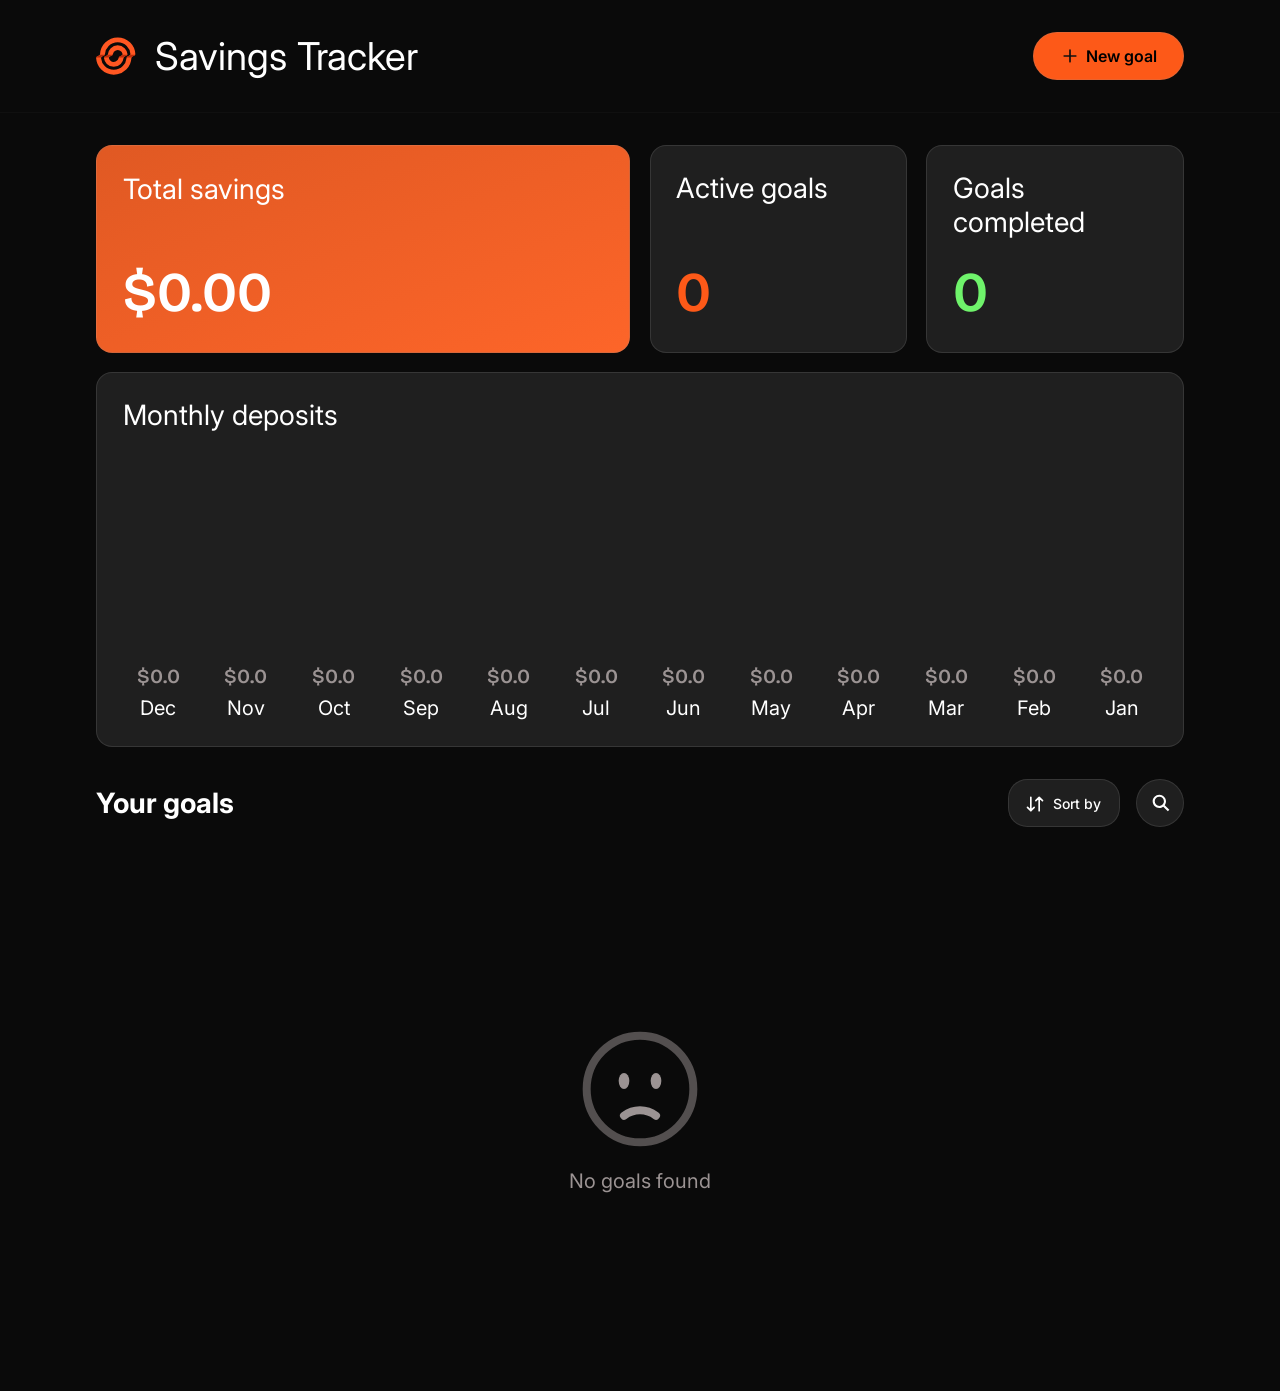
==== commit 88a08fa3: "fix: animation and colors, added goal description" ====
--- a/index.html
+++ b/index.html
@@ -40,84 +40,84 @@
                 <div class="yearly_stats">
                     <div class="monthly_spendings">
                         <div class="progress_container">
-                            <div class="monthly_spendings_progress_bar" id="monthly_vertical_bar"></div>
-                        </div>
-                        <data value="0"></data>
-                        <span></span>
-                    </div>
-                    <div class="monthly_spendings">
-                        <div class="progress_container">
-                            <div class="monthly_spendings_progress_bar" id="monthly_vertical_bar"></div>
-                        </div>
-                        <data value="0"></data>
-                        <span></span>
-                    </div>
-                    <div class="monthly_spendings">
-                        <div class="progress_container">
-                            <div class="monthly_spendings_progress_bar" id="monthly_vertical_bar" ></div>
-                        </div>
-                        <data value="0"></data>
-                        <span></span>
-                    </div>
-                    <div class="monthly_spendings">
-                        <div class="progress_container">
-                            <div class="monthly_spendings_progress_bar" id="monthly_vertical_bar" ></div>
-                        </div>
-                        <data value="0"></data>
-                        <span></span>
-                    </div>
-                    <div class="monthly_spendings">
-                        <div class="progress_container">
-                            <div class="monthly_spendings_progress_bar" id="monthly_vertical_bar" ></div>
-                        </div>
-                        <data value="0"></data>
-                        <span></span>
-                    </div>
-                    <div class="monthly_spendings">
-                        <div class="progress_container">
-                            <div class="monthly_spendings_progress_bar" id="monthly_vertical_bar" ></div>
-                        </div>
-                        <data value="0"></data>
-                        <span></span>
-                    </div>
-                    <div class="monthly_spendings">
-                        <div class="progress_container">
-                            <div class="monthly_spendings_progress_bar" id="monthly_vertical_bar"></div>
-                        </div>
-                        <data value="0"></data>
-                        <span></span>
-                    </div>
-                    <div class="monthly_spendings">
-                        <div class="progress_container">
-                            <div class="monthly_spendings_progress_bar" id="monthly_vertical_bar"></div>
-                        </div>
-                        <data value="0"></data>
-                        <span></span>
-                    </div>
-                    <div class="monthly_spendings">
-                        <div class="progress_container">
-                            <div class="monthly_spendings_progress_bar" id="monthly_vertical_bar"></div>
-                        </div>
-                        <data value="0"></data>
-                        <span></span>
-                    </div>
-                    <div class="monthly_spendings">
-                        <div class="progress_container">
-                            <div class="monthly_spendings_progress_bar" id="monthly_vertical_bar"></div>
-                        </div>
-                        <data value="0"></data>
-                        <span></span>
-                    </div>
-                    <div class="monthly_spendings">
-                        <div class="progress_container">
-                            <div class="monthly_spendings_progress_bar" id="monthly_vertical_bar"></div>
-                        </div>
-                        <data value="0"></data>
-                        <span></span>
-                    </div>
-                    <div class="monthly_spendings">
-                        <div class="progress_container">
-                            <div class="monthly_spendings_progress_bar" id="monthly_vertical_bar"></div>
+                            <div class="monthly_spendings_progress_bar"></div>
+                        </div>
+                        <data value="0"></data>
+                        <span></span>
+                    </div>
+                    <div class="monthly_spendings">
+                        <div class="progress_container">
+                            <div class="monthly_spendings_progress_bar"></div>
+                        </div>
+                        <data value="0"></data>
+                        <span></span>
+                    </div>
+                    <div class="monthly_spendings">
+                        <div class="progress_container">
+                            <div class="monthly_spendings_progress_bar"></div>
+                        </div>
+                        <data value="0"></data>
+                        <span></span>
+                    </div>
+                    <div class="monthly_spendings">
+                        <div class="progress_container">
+                            <div class="monthly_spendings_progress_bar"></div>
+                        </div>
+                        <data value="0"></data>
+                        <span></span>
+                    </div>
+                    <div class="monthly_spendings">
+                        <div class="progress_container">
+                            <div class="monthly_spendings_progress_bar"></div>
+                        </div>
+                        <data value="0"></data>
+                        <span></span>
+                    </div>
+                    <div class="monthly_spendings">
+                        <div class="progress_container">
+                            <div class="monthly_spendings_progress_bar"></div>
+                        </div>
+                        <data value="0"></data>
+                        <span></span>
+                    </div>
+                    <div class="monthly_spendings">
+                        <div class="progress_container">
+                            <div class="monthly_spendings_progress_bar"></div>
+                        </div>
+                        <data value="0"></data>
+                        <span></span>
+                    </div>
+                    <div class="monthly_spendings">
+                        <div class="progress_container">
+                            <div class="monthly_spendings_progress_bar"></div>
+                        </div>
+                        <data value="0"></data>
+                        <span></span>
+                    </div>
+                    <div class="monthly_spendings">
+                        <div class="progress_container">
+                            <div class="monthly_spendings_progress_bar"></div>
+                        </div>
+                        <data value="0"></data>
+                        <span></span>
+                    </div>
+                    <div class="monthly_spendings">
+                        <div class="progress_container">
+                            <div class="monthly_spendings_progress_bar"></div>
+                        </div>
+                        <data value="0"></data>
+                        <span></span>
+                    </div>
+                    <div class="monthly_spendings">
+                        <div class="progress_container">
+                            <div class="monthly_spendings_progress_bar"></div>
+                        </div>
+                        <data value="0"></data>
+                        <span></span>
+                    </div>
+                    <div class="monthly_spendings">
+                        <div class="progress_container">
+                            <div class="monthly_spendings_progress_bar"></div>
                         </div>
                         <data value="0"></data>
                         <span></span>
--- a/static/css/style.css
+++ b/static/css/style.css
@@ -16,7 +16,7 @@
     --secondary-font: "Bricolage Grotesque", sans-serif;
 
     --color-base: rgb(10, 10, 10);
-    --accent-fade-color: linear-gradient(to bottom right, rgb(199, 56, 0), rgb(253, 101, 41));
+    --accent-fade-color: linear-gradient(to bottom right, rgb(224, 89, 35), rgb(253, 101, 41));
     --secondary-fade-color: linear-gradient(to right, rgb(31, 31, 31), rgb(32, 30, 30));
     --secondary-color: rgba(31, 31, 31,1);
     --completed-color: rgb(111, 243, 107);
@@ -28,6 +28,7 @@
     --progress-width: calc((var(--steps) - 1)/ var(--steps) * 100%);
     --form-active-color: greenyellow;
     --input-color: rgb(20,20,20);
+
 }
 /* ----- global styles--- */
 *{
@@ -123,7 +124,7 @@
     font-family: var(--main-font);
     border: 1px solid rgba(146, 146, 146, 0.2);
     font-size: var(--font-size-sm);
-    transition: all 0.3s ease;
+    transition: transform .15s ease;
     background-color: var(--accent-color);
 }
 
@@ -132,9 +133,7 @@
     height: 20px;
     transition: transform 0.5s cubic-bezier(0.22, 1, 0.36, 1);
 }
-.btn_primary:hover{
-    transform:scale(1.02);
-}
+
    /* -----------new goal modal window */
 .new_goal_modal{
     font-family: var(--main-font);
@@ -447,7 +446,19 @@
     font-size: var(--font-size-lg);
     position: relative;
 }
-
+.stat_card .goal_description{
+    margin-top: 0.5rem;
+    font-family: var(--main-font);
+    font-size: 0;
+    color: var(--main-theme-text-color);
+    position: absolute;
+    opacity: 0;
+    transition: opacity .4s ease;
+}
+.stat_card .goal_description.active{
+    opacity: 1;
+    font-size: var(--font-size-md);
+}
 .stat_card progress{
     width: 100%;
     margin-block: 0.5rem;
@@ -636,14 +647,15 @@
     gap:1rem;
     width: 100%;
     margin-top:2rem;
-    min-height: 30vw;
+    min-height: 500px;
 }
 .goal_group {
     width: 100%;
     display: grid;
     grid-template-columns: repeat(3, 1fr);
     grid-template-rows: repeat(2, 250px);
-    gap: 1rem;
+    gap: 1rem;  
+    transition: opacity .2s;
 }
 
 .goal_group .stat_card{
@@ -694,10 +706,9 @@
 }
 .empty_state{
     display: flex;
+    flex-direction: column;
     justify-content: center;
-    align-items: center;
-    flex-direction: column;
-    bottom:50%;
+    align-items: center;  
     left: 50%;
     transform: translateX(-50%);
     position: absolute;
@@ -705,6 +716,7 @@
     font-family: var(--main-font);
     font-size: var(--font-size-md);
     gap:1rem;
+    height: 100%;
 }
 .empty_state img{
     width:  8rem;
@@ -714,14 +726,16 @@
 
 .yearly_stats{
     margin-top:2rem;
-    display: flex;
-    justify-content: space-between;
+    display: grid;
+    grid-template-columns: repeat(var(--months-count), minmax(2.5rem, 1fr));
+    gap: 1rem;
+    align-items: end;
 }
 .monthly_spendings{
     display: flex;
     flex-direction: column;
     align-items: center;
-    gap: 0.5rem;
+    gap: .5rem;
 }
 .monthly_spendings > data {
     font-size: var(--font-size-md);
@@ -732,8 +746,8 @@
     font-size:var(--font-size-md);
 }
 .progress_container{
-    width:clamp(2rem, 10vw, 6rem);
-    height:clamp(7rem, 15vw,12.5rem);
+    width: 80%;
+    height: clamp(7rem, 15vw, 12.5rem);
     display: flex;
     align-items: flex-end;
 }
@@ -787,7 +801,9 @@
     
     margin-left: 1rem;
 
-    transition: width 0.4s cubic-bezier(0.22, 1, 0.36, 1),
+    transition: 
+        transform .1s ease,
+        width 0.4s cubic-bezier(0.22, 1, 0.36, 1),
         border-radius 0.3s ease,
         backdrop-filter 0.5s ease,
         background-color 0.5s ease-in,
@@ -801,9 +817,9 @@
     width: 0;
     opacity: 0;
     transition:
-        width 0.6s ease-in, 
-        width 0.2s ease-out,
-        opacity 0.5s ease-in;
+        width 0.6s ease-in , 
+        width 0.2s  ease-out,
+        opacity 0.5s  ease-in;
     color: var(--main-theme-text-color);
     padding-right: 1rem;
     font-size: var(--font-size-md);
@@ -825,28 +841,9 @@
     opacity: 1;
 } 
 .pressed{
-    animation: Press 0.3s cubic-bezier(0.34, 1.56, 0.64, 1) forwards;
-}
-@keyframes Press {
-    0% { 
-        transform: scale(1) translateY(0); 
-    }
-    25% { 
-        transform: scale(0.92) translateY(4px);
-    }
-    50% { 
-        transform: scale(0.97) translateY(0); 
-    }
-    65% { 
-        transform: scale(1.03) translateY(-6px); 
-    }
-    80% { 
-        transform: scale(0.99) translateY(0); 
-    }
-    100% { 
-        transform: scale(1) translateY(0); 
-    }
-}
+    transform: scale(.96);
+}
+
 
 /* --------------- sort by list ----------- */
 
@@ -871,6 +868,7 @@
     border: 1px solid rgba(146, 146, 146, 0.2);
 
     transition: 
+        transform .1s ease,
         width 0.5s cubic-bezier(0.22, 1, 0.36, 1),
         height 0.5s cubic-bezier(0.22, 1, 0.36, 1),
         border-radius 0.3s ease,
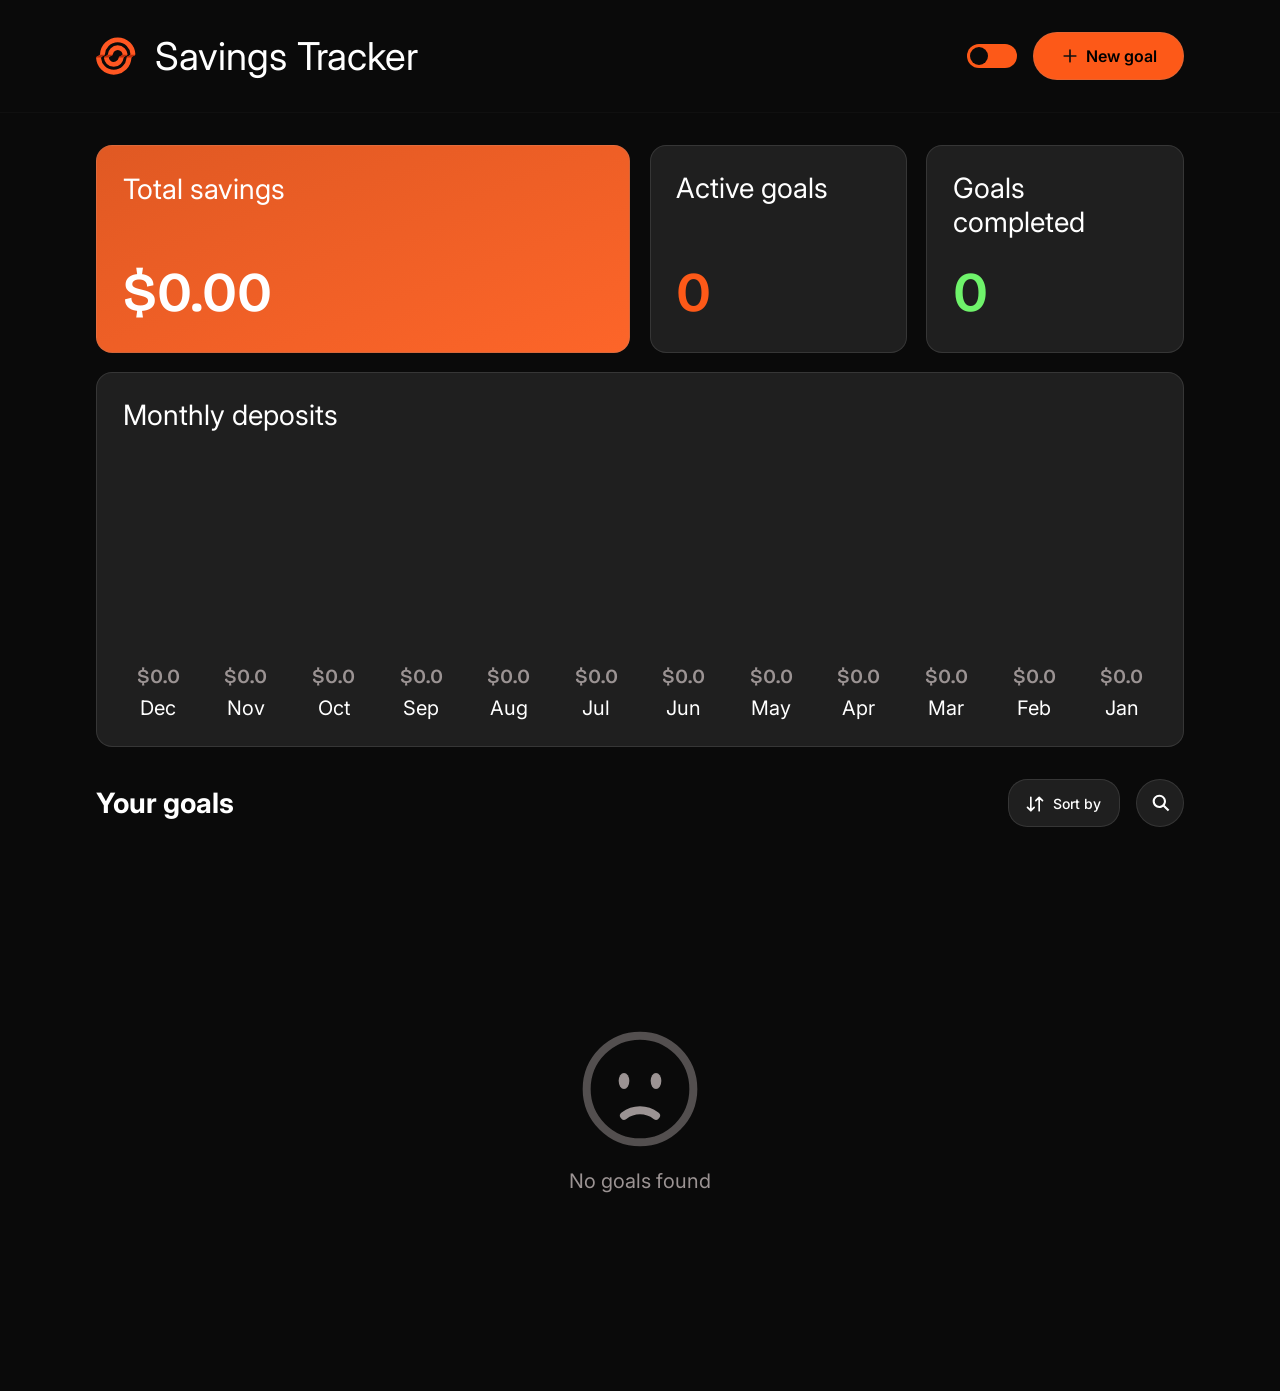
==== commit 33800e4b: "feat: added theme switcher" ====
--- a/index.html
+++ b/index.html
@@ -12,10 +12,16 @@
             <img src="static/images/logo-small.svg" alt="">
             <h1>Savings Tracker</h1>       
         </a>
-        <button type="button" class="btn_primary" id="newGoalBtn">
-            <img class="icon" src="static/images/icon-plus.svg">
-            <span>New goal</span>
-        </button>
+        <div class="controls">
+            <label class="switch">
+                <input type="checkbox" id="themeToggle">
+                <span class="slider"></span>
+            </label>
+            <button type="button" class="btn_primary" id="newGoalBtn">
+                <img class="icon" src="static/images/icon-plus.svg">
+                <span>New goal</span>
+            </button>
+        </div>
     </header>
 
     <main>
--- a/static/css/style.css
+++ b/static/css/style.css
@@ -17,18 +17,31 @@
 
     --color-base: rgb(10, 10, 10);
     --accent-fade-color: linear-gradient(to bottom right, rgb(224, 89, 35), rgb(253, 101, 41));
-    --secondary-fade-color: linear-gradient(to right, rgb(31, 31, 31), rgb(32, 30, 30));
     --secondary-color: rgba(31, 31, 31,1);
+    --secondary-color-transparent: rgba(31, 31, 31,0.52);
     --completed-color: rgb(111, 243, 107);
     --accent-color: rgb(253, 89, 24);
+    --form-active-color: greenyellow;
+    --input-color: rgb(20,20,20); 
+    --current-step-light: rgba(173, 255, 47, 0.45);
     --inactive-color: rgb(155, 147, 147);
     --main-theme-text-color: white;
 
+
+
     --step-size: 2rem;
     --progress-width: calc((var(--steps) - 1)/ var(--steps) * 100%);
-    --form-active-color: greenyellow;
-    --input-color: rgb(20,20,20);
-
+}
+.dark{
+    --color-base: #16151d;
+    --accent-fade-color: linear-gradient(to bottom right, #FA87A1, #eb91a6);
+    --secondary-color: #3f2f3a;
+    --secondary-color-transparent: #4a3f4b9c;
+    --completed-color: #a0d632;
+    --accent-color: #FA87A1;
+    --form-active-color: #f8a1b6;
+    --input-color: rgb(48, 30, 40);
+    --current-step-light:#fa9db3b6;
 }
 /* ----- global styles--- */
 *{
@@ -134,6 +147,67 @@
     transition: transform 0.5s cubic-bezier(0.22, 1, 0.36, 1);
 }
 
+.theme_switch {
+    display: flex; 
+    align-items: center; 
+    gap: 10px; 
+    margin: auto 0 auto 0;
+}
+
+.switch {
+    position: relative;
+    display: inline-block;
+    width: 50px;
+    height: 24px;
+}
+
+.switch input {
+    opacity: 0;
+    width: 0;
+    height: 0;
+}
+
+.slider {
+    position: absolute;
+    cursor: pointer;
+    top: 0;
+    left: 0;
+    right: 0;
+    bottom: 0;
+    background-color: var(--accent-color);
+    transition: 0.3s;
+    border-radius: 24px;
+}
+
+.slider:before {
+    position: absolute;
+    content: "";
+    height: 18px;
+    width: 18px;
+    left: 3px;
+    bottom: 3px;
+    background-color: var(--color-base);
+    transition: 0.3s;
+    border-radius: 50%;
+}
+
+input:checked + .slider {
+    background-color: var(--accent-color);
+}
+
+input:checked + .slider:before {
+    transform: translateX(26px);
+}
+
+/* Эффект при наведении */
+.slider:hover {
+    background-color: var(--secondary-color);
+}
+
+input:checked + .slider:hover {
+    background-color: var(--secondary-color);
+}
+
    /* -----------new goal modal window */
 .new_goal_modal{
     font-family: var(--main-font);
@@ -212,7 +286,7 @@
 }
 .progress_form_container li.current::before{
     background-color: var(--form-active-color);
-    box-shadow: 0 0 0 3px rgba(173, 255, 47, 0.45);
+    box-shadow: 0 0 0 3px var(--current-step-light);
     font-size: var(--font-size-sm);
 }
 .progress_form_container li.done::before{
@@ -832,7 +906,7 @@
 .search.expanded{
     width: clamp(8rem, 15vw, 20rem) !important;
     cursor: default;
-    background-color: rgba(31,31,31,0.52);
+    background-color: var(--secondary-color-transparent);
     backdrop-filter: blur(20px);
 } 
 
@@ -883,7 +957,7 @@
 .sort_window.open {
     width: clamp(12rem, 26vw,13.75rem); 
     height: clamp(13rem, 26vw,13.75rem);
-    background-color: rgba(31,31,31,0.52);
+    background-color: var(--secondary-color-transparent);
     backdrop-filter: blur(20px);
     cursor: default;
     z-index: 4;
